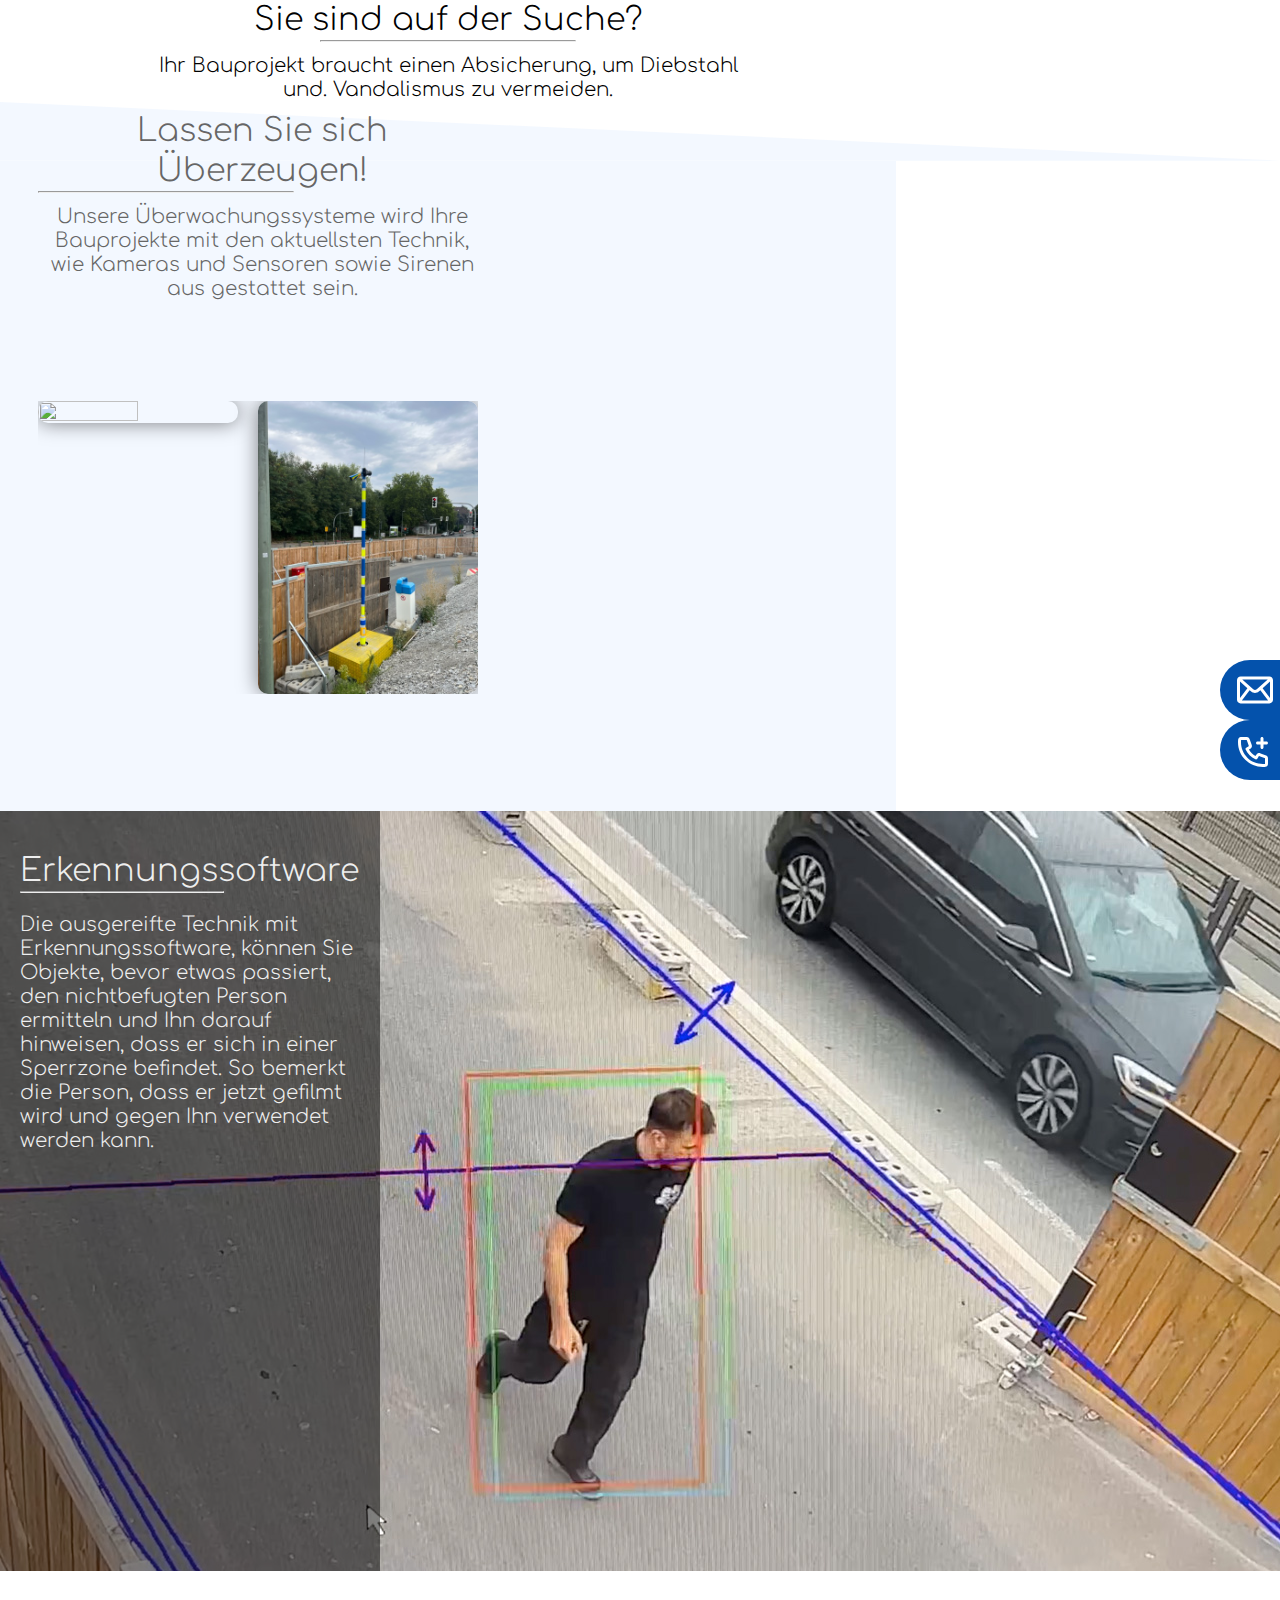
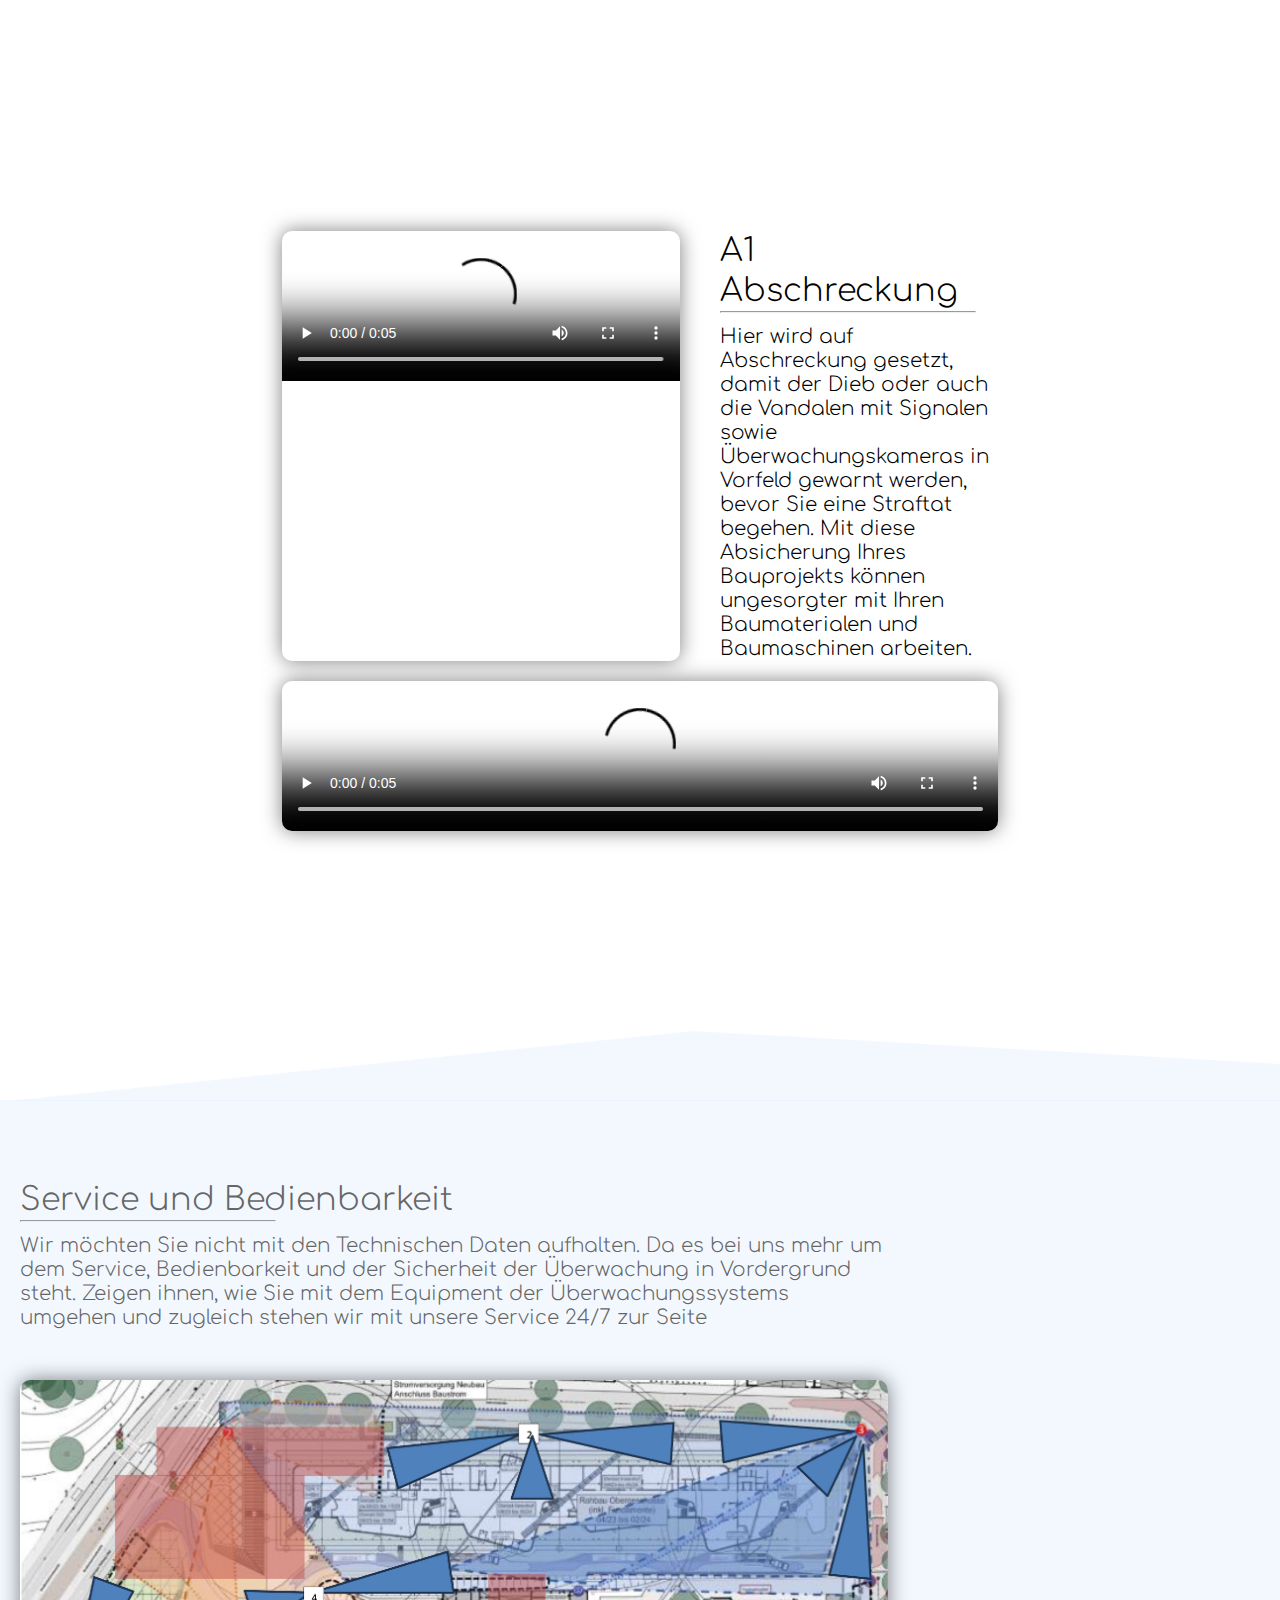
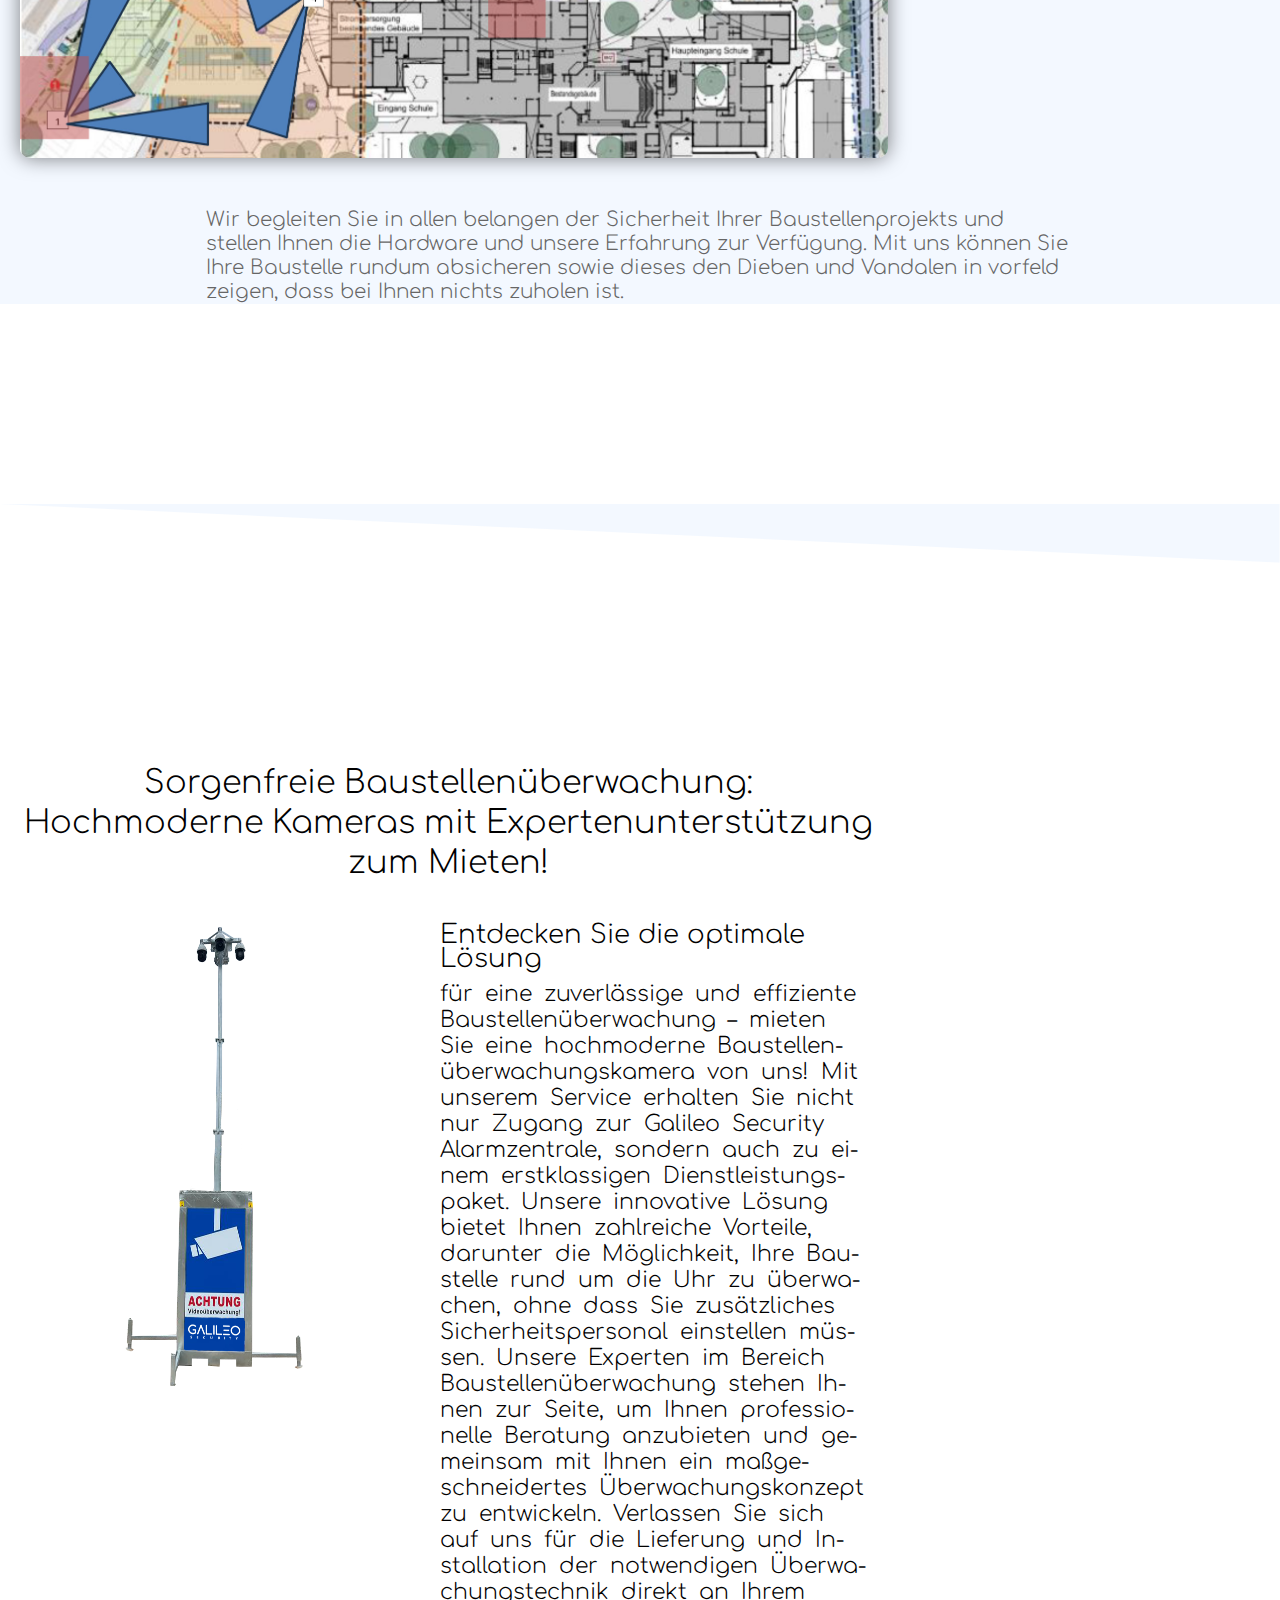
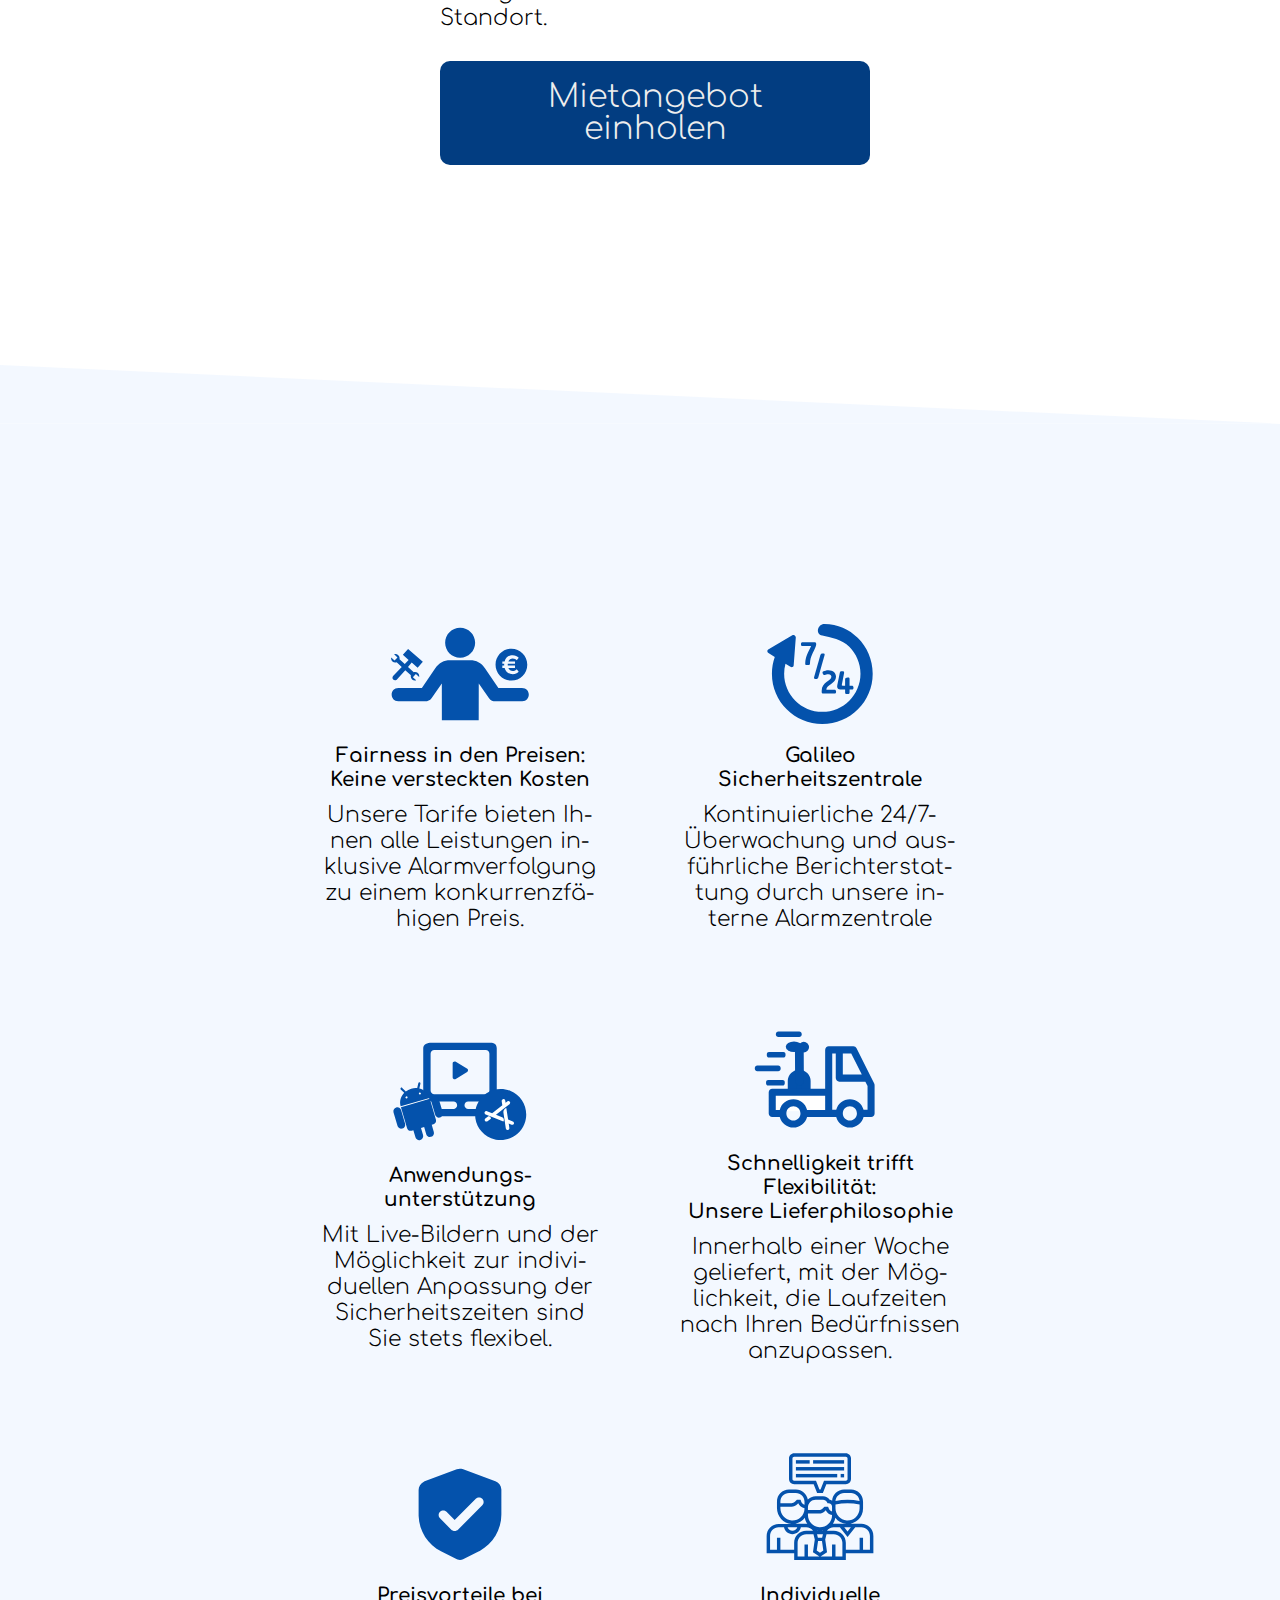
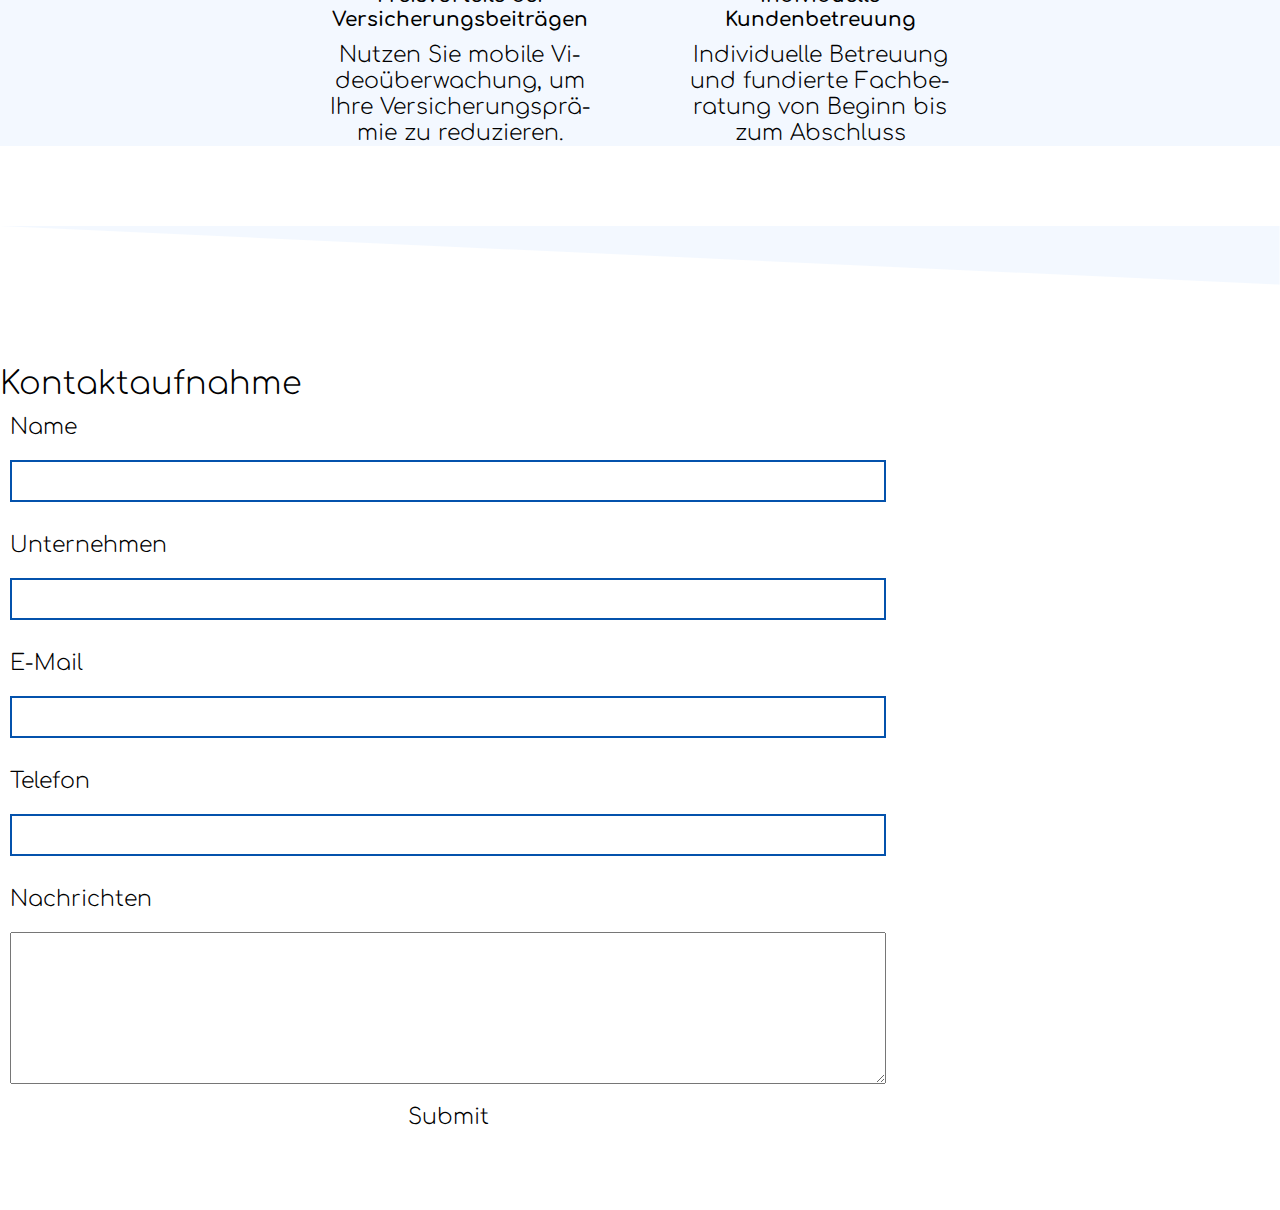
==== view-html-01/index.html @ 3bdeef55 "Nicht verfolgen" ====
<!DOCTYPE html>
<html lang="de">

<head>
    <meta charset="UTF-8">
    <meta http-equiv="X-UA-Compatible" content="IE=edge">
    <meta name="viewport" content="width=device-width, initial-scale=1.0">
    <link rel="icon" type="image/x-icon" href="/images/favicon.ico">
    <title>Startseite html</title>
    <link rel="stylesheet" href="../assets/css/styles.css">
</head>

<body>

    <!-- Kontaktbox links
    ###############################-->
    <div class="cl_blurbg_hp">
        <div class="cl_phoneActive_hp"><p class="cl_kreuzClose_hp">X</p><a href="tel:+4915127005762">+49 (0) 1512 7005762</a></div>
    </div>
    <div class="cl_mailContact_hp">
        <a href="mailto:info@galileo-security.de" name="Galileo Security Service"><img src="../assets/img/email.svg" alt=""><p>E-Mail</p></a>
    </div>
    <div class="cl_phoneContact_hp">
        <img src="../assets/img/phone-plus.svg" alt=""><p>Telefon</p>
    </div>   
    <!--#######################################-->
    <section class="cl_welcome-wrapper_hp cl_boxingArea">
        <div class="cl_welcome-content_hp">
            <h2>Sie sind auf der Suche?</h2>
            <hr class="cl_underline-center_hp">
            <h4>Ihr Bauprojekt braucht einen Absicherung, um Diebstahl und. Vandalismus zu vermeiden.</h4>
        </div>
    </section>
    <svg version="1.1" id="Ebene_1" class="cl_dreieckLinks_hp" xmlns="http://www.w3.org/2000/svg" xmlns:xlink="http://www.w3.org/1999/xlink" x="0px" y="0px"
	 viewBox="0 0 1920 88" style="enable-background:new 0 0 1920 88;" xml:space="preserve">
<polygon class="cl_dreieckfarbe_hp" points="1920,88 0,88 0,0 "/>
</svg>
    <section class="cl_img_ueberwachung-wrapper_hp cl_boxingArea">
    <div class="cl_contentGridbox_hp">
        <div class="cl_content_img_hp">
            <h2>Lassen Sie sich Überzeugen!</h2>
            <hr class="cl_underline-left_hp">
            <h4>Unsere Überwachungssysteme wird Ihre Bauprojekte mit den aktuellsten Technik, wie Kameras und
                Sensoren sowie Sirenen aus gestattet sein.</h4>
        </div>
        <div class="cl_imgBox_hp">
            <img src="../assets/img/ueberwachungsimg02.JPG" alt="" class="cl_img01_hp imgPlace01 borderRadius10">
            <img src="../assets/img/ueberwachungsimg01.JPG" alt="" class="cl_img01_hp imgPlace02 borderRadius10">
        </div>

    </div>
    </section>
    <section class="cl_erkennung-wrapper_hp">
        <div class="cl_erkennungsheadline_hp">

            <div class="cl_erkennungBox_hp">
                <div class="cl_erkennungscontent_hp">
                    <h2>Erkennungssoftware</h2>
                    <hr class="cl_underline-left_hp">
                    <h4>Die ausgereifte Technik mit Erkennungssoftware, können Sie Objekte, bevor etwas passiert, den
                        nichtbefugten Person ermitteln und Ihn darauf hinweisen, dass er sich in einer Sperrzone
                        befindet.
                        So bemerkt die Person, dass er jetzt gefilmt wird und gegen Ihn verwendet werden kann.</h4>
                </div>
            </div>
    </section>
    <section class="cl_video_wrapper_hp cl_boxingArea">
        <div class="cl_videogridbox_hp">
            <div class="cl_videoContent_hp">
                <h2>A1 Abschreckung</h2>
                <hr class="cl_underline-left_hp">
                <h4>Hier wird auf Abschreckung gesetzt, damit der Dieb oder auch die Vandalen mit Signalen sowie
                    Überwachungskameras in Vorfeld gewarnt werden, bevor Sie eine Straftat begehen. Mit diese
                    Absicherung Ihres Bauprojekts können ungesorgter mit Ihren Baumaterialen und Baumaschinen arbeiten.
                </h4>
            </div>
            <div class="cl_video-container02_hp borderRadius10">
                <video class="cl_video-02_hp video " poster="../assets/img/outside_galileo.png" controls>
                    <source src="../assets/video/uberwachung_outside.mp4" type="video/mp4">
                    <source src="../assets/video/uberwachung_outside.webm" type="video/webm">
                    Ihr Browser unterstützt das Video nicht.
                </video>
            </div>
            <div class="cl_video-container01_hp borderRadius10">
                <video class="cl_video-01_hp video" poster="../assets/img/software_galileo.png" controls>
                    <source src="../assets/video/softwarevideo.mp4" type="video/mp4">
                    <source src="../assets/video/softwarevideo.webm" type="video/webm">
                    Ihr Browser unterstützt das Video nicht.
                </video>
            </div>
        </div>
    </section>
    <section class="cl_serviceWrapper_hp">
        <div class="cl_polyDreieckService_hp">
            <svg xmlns="http://www.w3.org/2000/svg" width="1955" height="70.783" viewBox="0 0 1955 70.783">
                <path id="Pfad_29" class="cl_dreieckColor_hp" cdata-name="Pfad 29" d="M694.04,43.217,1955,114H0Z"
                    transform="translate(0 -43.217)" />
            </svg>
        </div>
        <div class="cl_serviceBox">
            <div class="cl_boxingArea">
                <div class="cl_serviceContent_hp">
                    <h2>Service und Bedienbarkeit</h2>
                    <hr class="cl_underline-left_hp">
                    <h4>Wir möchten Sie nicht mit den Technischen Daten aufhalten. Da es bei uns mehr um dem Service,
                        Bedienbarkeit und der Sicherheit der Überwachung in Vordergrund steht. Zeigen ihnen, wie Sie mit dem
                        Equipment der Überwachungssystems umgehen und zugleich stehen wir mit unsere Service 24/7 zur Seite
                    </h4>
                </div>
                <img class="cl_servicebild_hp borderRadius10" src="../assets/img/video-turm-skizze.jpg" alt="Baustellenskizze">
            </div>
            <div class="cl_serviceContent02_hp">
                <h4>Wir begleiten Sie in allen belangen der Sicherheit Ihrer Baustellenprojekts und stellen Ihnen die Hardware
                    und unsere Erfahrung zur Verfügung. Mit uns können Sie Ihre Baustelle rundum absicheren sowie dieses den
                    Dieben und Vandalen in vorfeld zeigen, dass bei Ihnen nichts zuholen ist.</h4>
            </div>
        </div>
        <svg version="1.1" id="Ebene_1" class="cl_dreieckRechts_hp" xmlns="http://www.w3.org/2000/svg"
        xmlns:xlink="http://www.w3.org/1999/xlink" x="0px" y="0px" viewBox="0 0 1920 88"
        style="enable-background:new 0 0 1920 88;" xml:space="preserve">
        <polygon class="cl_dreieckfarbe_hp" points="1920,88 0,88 0,0 " />
    </svg>
    </section>

    <section class="cl_mietproduktWrapper_hp cl_boxingArea">
        <h2>Sorgenfreie Baustellenüberwachung:<br>Hochmoderne Kameras mit Expertenunterstützung zum Mieten!</h2>
        <div class="cl_mietproduktBox_hp">
            <div class="cl_mietproduktimg_hp">
                <img src="../assets/img/galileo-wacht-device.png" alt="Überwachungssystem">
            </div>
            <div class="cl_produktsContent_hp">
                <h4>Entdecken Sie die optimale Lösung</h4>
                <p>für eine zuverlässige und effiziente Baustellenüberwachung – mieten Sie eine hochmoderne Baustellenüberwachungskamera von uns! Mit unserem Service erhalten Sie nicht nur Zugang zur Galileo Security Alarmzentrale, sondern auch zu einem erstklassigen Dienstleistungspaket. Unsere innovative Lösung bietet Ihnen zahlreiche Vorteile, darunter die Möglichkeit, Ihre Baustelle rund um die Uhr zu überwachen, ohne dass Sie zusätzliches Sicherheitspersonal einstellen müssen. Unsere Experten im Bereich Baustellenüberwachung stehen Ihnen zur Seite, um Ihnen professionelle Beratung anzubieten und gemeinsam mit Ihnen ein maßgeschneidertes Überwachungskonzept zu entwickeln. Verlassen Sie sich auf uns für die Lieferung und Installation der notwendigen Überwachungstechnik direkt an Ihrem Standort.</p>
            <button>Mietangebot einholen</button>
            </div>
        </div>
    </section>
<svg version="1.1" id="Ebene_1" class="cl_dreieckLinks_hp" xmlns="http://www.w3.org/2000/svg" xmlns:xlink="http://www.w3.org/1999/xlink" x="0px" y="0px"
	 viewBox="0 0 1920 88" style="enable-background:new 0 0 1920 88;" xml:space="preserve">
<polygon class="cl_dreieckfarbe_hp" points="1920,88 0,88 0,0 "/>
</svg>

    <section class="cl_serviceListe_hp ">
        <div class="cl_serviceArea_hp cl_boxingArea">
            <div class="cl_serviceBoxContent_hp">
                <img class="cl_svg_kosten_hp" src="../assets/img/keine_kosten.svg" alt="keine versteckten Kosten">
                <h4>Fairness in den Preisen:<br>Keine versteckten Kosten</h4>
                <p>Unsere Tarife bieten Ihnen alle Leistungen inklusive Alarmverfolgung zu einem konkurrenzfähigen Preis.</p>
            </div>
            
            <div class="cl_serviceBoxContent_hp">
                <img class="cl_svg_time724_hp" src="../assets/img/time7-24.svg" alt="Sicherheitszentrale">
                <h4>Galileo<br>Sicherheitszentrale</h4>
                <p>Kontinuierliche 24/7-Überwachung und ausführliche Berichterstattung durch unsere interne Alarmzentrale</p>
            </div>
            <div class="cl_serviceBoxContent_hp">
                <img class="cl_svg_time724_hp" src="../assets/img/desktopMove.svg" alt="Anwendungsunterstützung">
                <h4>Anwendungs-<br>unterstützung</h4>
                <p>Mit Live-Bildern und der Möglichkeit zur individuellen Anpassung der Sicherheitszeiten sind Sie stets flexibel.</p>
            </div>
            <div class="cl_serviceBoxContent_hp">
                <img class="cl_svg_kosten_hp" src="../assets/img/delivery-cam.svg" alt="Lieferphilosophie">
                <h4>Schnelligkeit trifft Flexibilität:<br>Unsere Lieferphilosophie</h4>
                <p>Innerhalb einer Woche geliefert, mit der Möglichkeit, die Laufzeiten nach Ihren Bedürfnissen anzupassen.</p>
            </div>
            <div class="cl_serviceBoxContent_hp">
                <img class="cl_svg_kosten_hp" src="../assets/img/safety-galileo.svg" alt="Preisvorteile">
                <h4>Preisvorteile bei Versicherungsbeiträgen</h4>
                <p>Nutzen Sie mobile Videoüberwachung, um Ihre Versicherungsprämie zu reduzieren. </p>
            </div>
            <div class="cl_serviceBoxContent_hp">
                <img class="cl_svg_time724_hp" src="../assets/img/Kundenservice_galileo.svg" alt="Kundenbetreuung">
                <h4>Individuelle Kundenbetreuung</h4>
                <p>Individuelle Betreuung und fundierte Fachberatung von Beginn bis zum Abschluss</p>
            </div>
        </div>
    </section>
    <svg version="1.1" id="Ebene_1" class="cl_dreieckRechts_hp" xmlns="http://www.w3.org/2000/svg"
        xmlns:xlink="http://www.w3.org/1999/xlink" x="0px" y="0px" viewBox="0 0 1920 88"
        style="enable-background:new 0 0 1920 88;" xml:space="preserve"> 
        <polygon class="cl_dreieckfarbe_hp" points="1920,88 0,88 0,0 " />
    </svg>
    <section class="cl_kontaktformWrapper_hp">
        <div class="cl_kontaktformBox_hp cl_boxingArea">
            <h2>Kontaktaufnahme</h2>
<form action="" method="post" class="cl_formBox_hp">
    <label for="name">Name</label>
    <input type="text" name="Name" id="" class="cl_textfeld01_hp">
    <label for="Company">Unternehmen</label>
    <input type="text" name="Name" id="" class="cl_textfeld01_hp">
    <label for="Email">E-Mail</label>
    <input type="email" name="email" id="" class="cl_textfeld01_hp">
    <label for="telefon">Telefon</label>
    <input type="tel" name="telefon" id="" class="cl_textfeld01_hp">
    <label for="Nachrichten">Nachrichten</label>
    <textarea name="messing" id="" cols="30" rows="10"></textarea>
    <input type="submit" name="Button" class="cl_kontaktbutton">
</form>
        </div>
    </section>
    <script src="../assets/js/index.js"></script>
</body>

</html>
---- assets/css/styles.css ----
@font-face {
  font-family: "Roboto";
  src: url("http://localhost:8888/WordPress-projekte/galileoSecurity/wp-content/themes/galileoSecurity/assets/fonts/roboto-light.woff2") format("woff2"), url("http://localhost:8888/WordPress-projekte/galileoSecurity/wp-content/themes/galileoSecurity/assets/fonts/roboto-light.woff") format("woff");
  font-weight: 300;
  font-style: normal;
}
@font-face {
  font-family: "Roboto";
  src: url("http://localhost:8888/WordPress-projekte/galileoSecurity/wp-content/themes/galileoSecurity/assets/fonts/roboto-regular.woff2") format("woff2"), url("http://localhost:8888/WordPress-projekte/galileoSecurity/wp-content/themes/galileoSecurity/assets/fonts/roboto-regular.woff") format("woff");
  font-weight: 400;
  font-style: normal;
}
@font-face {
  font-family: "Roboto";
  src: url("http://localhost:8888/WordPress-projekte/galileoSecurity/wp-content/themes/galileoSecurity/assets/fonts/roboto-medium.woff2") format("woff2"), url("http://localhost:8888/WordPress-projekte/galileoSecurity/wp-content/themes/galileoSecurity/assets/fonts/roboto-medium.woff") format("woff");
  font-weight: 500;
  font-style: normal;
}
@font-face {
  font-family: "Roboto";
  src: url("https://galileo-security.de/wp-content/themes/galileoSecurity/assets/fonts/roboto-light.woff2") format("woff2"), url("https://galileo-security.de/wp-content/themes/galileoSecurity/assets/fonts/roboto-light.woff") format("woff");
  font-weight: 300;
  font-style: normal;
}
@font-face {
  font-family: "Roboto";
  src: url("https://galileo-security.de/wp-content/themes/galileoSecurity/assets/fonts/roboto-regular.woff2") format("woff2"), url("https://galileo-security.de/wp-content/themes/galileoSecurity/assets/fonts/roboto-regular.woff") format("woff");
  font-weight: 400;
  font-style: normal;
}
@font-face {
  font-family: "Roboto";
  src: url("https://galileo-security.de/wp-content/themes/galileoSecurity/assets/fonts/roboto-medium.woff2") format("woff2"), url("https://galileo-security.de/wp-content/themes/galileoSecurity/assets/fonts/roboto-medium.woff") format("woff");
  font-weight: 500;
  font-style: normal;
}
@font-face {
  font-family: "Comfortaa";
  src: url("../fonts/Comfortaa-Light.woff2") format("woff2"), url("../fonts/Comfortaa-Light.woff") format("woff");
  font-weight: 300;
  font-style: normal;
}
@font-face {
  font-family: "Comfortaa";
  src: url("../fonts/Comfortaa-SemiBold.woff2") format("woff2"), url("../fonts/Comfortaa-SemiBold.woff") format("woff");
  font-weight: 600;
  font-style: normal;
}
body {
  font-family: "Comfortaa", "sans-serif";
  font-size: 10px;
  font-weight: 300;
}

* {
  margin-block-start: 0;
  margin-block-end: 0;
  padding-block-start: 0;
  padding-block-end: 0;
}

h1 {
  font-family: "Comfortaa", "sans-serif";
  font-size: clamp(2.2rem, -2rem + 9.375vw, 5.5rem);
  font-weight: 300;
  line-height: 5.9rem;
}

h2 {
  font-family: "Comfortaa", "sans-serif";
  font-size: 3.2rem;
  font-weight: 300;
  line-height: 4rem;
}

h3 {
  font-family: "Comfortaa", "sans-serif";
  font-size: 2.4rem;
  font-weight: 300;
  line-height: 3.2rem;
}

h4 {
  font-family: "Comfortaa", "sans-serif";
  font-size: 2rem;
  font-weight: 300;
  line-height: 2.4rem;
}

h5 {
  font-family: "Comfortaa", "sans-serif";
  font-size: 1.6rem;
  font-weight: 300;
  line-height: 1.8rem;
}

h6, p, li, a, span, button, input, label {
  font-family: "Comfortaa", "sans-serif";
  font-size: 2.2rem;
  font-weight: 300;
  line-height: 2.6rem;
}

p {
  word-spacing: 0.1rem;
  letter-spacing: 0;
  hyphens: auto;
  -webkit-hyphens: auto;
  -moz-hyphens: auto;
  -ms-hyphens: auto;
}

.cl_subline {
  text-transform: uppercase;
  font-weight: 300;
  padding: 0.4rem;
  display: inline-block;
  margin: 1rem 0 0 0;
}

.cl_h5Abstand {
  display: inline-block;
  margin: 2rem 0 1rem 0;
  font-weight: 300;
}

.cl_extrazeilenAbstand {
  line-height: 2.8rem;
}

a {
  cursor: pointer;
}

html {
  font-size: 10px;
  scroll-behavior: smooth;
}

body {
  position: relative;
  top: 0;
  left: 0;
  width: 100%;
  background-color: #fff;
  margin: 0;
  padding: 0;
}

* {
  box-sizing: border-box;
}

input {
  appearance: auto;
  color: canvastext;
  background-color: canvas;
  border-top-width: 0;
  border-right-width: 0;
  border-bottom-width: 0;
  border-left-width: 0;
  border-top-style: inset;
  border-right-style: inset;
  border-bottom-style: inset;
  border-left-style: inset;
  border-top-color: currentcolor;
  border-right-color: currentcolor;
  border-bottom-color: currentcolor;
  border-left-color: currentcolor;
  border-image-source: none;
  border-image-slice: 100%;
  border-image-width: 0;
  border-image-outset: 0;
  border-image-repeat: stretch;
  padding-top: 0;
  padding-right: 0;
  padding-bottom: 0;
  padding-left: 0;
  user-select: text;
  -webkit-rtl-ordering: logical;
  -webkit-user-select: text;
  cursor: auto;
}

input:focus, textarea:focus, select:focus {
  outline-offset: 0;
  outline-color: green;
}

:focus-visible {
  outline-style: auto;
  outline-width: 0;
  outline-color: red;
}

.cl_boxingArea {
  position: relative;
  width: min(1260px, 70%);
  padding: 0;
}

.cl_fullwide {
  position: relative;
  width: 100%;
  margin: 0;
  padding: 0;
}

.cl_wrapperMargin {
  margin: 7rem auto 10rem auto;
}

.cl_wrapperMargin50-80 {
  margin: 5rem auto 8rem auto;
}

.cl_wrapperMargin50-0 {
  margin: 5rem auto 0 auto;
}

.cl_wrapperMarginUpDown150 {
  display: block;
  margin: 15rem auto;
}

.cl_wrapperMarginUpDown-0 {
  display: block;
  margin: 0 auto;
}

.cl_wrapperMarginUpDown350 {
  display: block;
  margin: 35rem auto;
}

.cl_wrapperMarginUpDown350-150 {
  display: block;
  margin: 35rem auto 15rem auto;
}

.cl_wrapperMarginUpDown650-350 {
  display: block;
  margin: 65rem auto 35rem auto;
}

button {
  cursor: pointer;
}

.cl_whatsappButton {
  position: absolute;
  z-index: 99999;
}

.cl_stimmungButton {
  font-size: 1.1rem;
}

/*##############Ende#################*/
/*-------------- Deko Dreieck ------
######################################*/
.cl_polyDreieck {
  position: relative;
  z-index: 20;
  width: 100%;
  height: fit-content;
  margin: 4rem 0 0 0;
  overflow: hidden;
}

.cl_bgColorSection02 {
  background-color: #fafafa;
  fill: #fafafa;
}

.cl_bgColorSection03 {
  background-color: #fafafa;
  fill: #fff;
}

.cl_polyDreieckDown {
  width: 100%;
  height: fit-content;
  margin: 0 0 -0.4rem 0;
  overflow: hidden;
}
.cl_polyDreieckDown .cl_Dreieck {
  object-fit: cover;
  object-position: center;
}

.dreickWeiss {
  position: relative;
  bottom: -1rem;
  width: 100%;
  height: max-content;
}
.dreickWeiss img {
  width: 100%;
  height: 100%;
}

.dreieckRotOben img {
  transform: scaleX(-1);
  position: relative;
  bottom: -1rem;
}

.dreieckWeiss03 {
  position: relative;
  bottom: 8px;
  width: 100%;
  overflow: visible;
  transform: scaleX(-1);
  -webkit-transform: scaleX(-1);
  -moz-transform: scaleX(-1);
  -ms-transform: scaleX(-1);
  -o-transform: scaleX(-1);
}
.dreieckWeiss03 img.dreieck {
  width: 100%;
  height: 100%;
}

.cl_underline-center_hp, .cl_underline-left_hp {
  width: 20vw;
  display: block;
  background-color: #0452ac;
}

.cl_underline-left_hp {
  margin: 0 auto 1.2rem 0;
}

.cl_underline-center_hp {
  margin: 0 auto 1.2rem auto;
}

.borderRadius10 {
  border-radius: 1rem;
  -webkit-border-radius: 1rem;
  -moz-border-radius: 1rem;
  -ms-border-radius: 1rem;
  -o-border-radius: 1rem;
  box-shadow: 0 0 20px rgba(0, 0, 0, 0.5);
}

.borderRadius10Without {
  border-radius: 1rem;
  -webkit-border-radius: 1rem;
  -moz-border-radius: 1rem;
  -ms-border-radius: 1rem;
  -o-border-radius: 1rem;
}

.cl_keinVersteckteKosten_hp {
  fill: #0452ac;
}

.cl_borderRadius_10_hp {
  border-radius: 10px;
  -webkit-border-radius: 10px;
  -moz-border-radius: 10px;
  -ms-border-radius: 10px;
  -o-border-radius: 10px;
}

/*----------- Media Queries ---------
#######################################*/
@media screen and (max-width: 991px) {
  .cl_boxingArea {
    position: relative;
    width: 100%;
  }
}
/*------Header-----------
###############################*/
.cl_headerBGimageHome {
  position: relative;
  top: 0;
  left: 0;
  width: 100%;
  height: 106vh;
  overflow: hidden;
  display: table-caption;
}

.cl_mobilNone {
  display: none;
}

.cl_logoText {
  position: absolute;
  top: 0.6rem;
  left: 0;
  width: 24rem;
  height: auto;
}
.cl_logoText img {
  width: 100%;
  height: 100%;
  object-fit: cover;
}

.cl_navBox li.cl_mietangebot_hp {
  background-color: #0452ac;
  padding: 0.6rem;
  border-radius: 0.8rem;
}
.cl_navBox li.cl_mietangebot_hp a {
  color: #eeeeee !important;
}

.cl_areaNavBox {
  width: fit-content;
  display: flex;
  justify-content: center;
}
.cl_areaNavBox .cl_navBox {
  list-style: none;
  padding-inline-start: 0;
  display: flex;
  flex-direction: row;
  flex-wrap: wrap;
  align-items: center;
  gap: 1rem;
}
.cl_areaNavBox .cl_navBox li {
  transition: scale 300ms ease-in-out, translate 300ms ease;
  -webkit-transition: scale 300ms ease-in-out, translate 300ms ease;
  -moz-transition: scale 300ms ease-in-out, translate 300ms ease;
  -ms-transition: scale 300ms ease-in-out, translate 300ms ease;
  -o-transition: scale 300ms ease-in-out, translate 300ms ease;
}
.cl_areaNavBox .cl_navBox li:hover {
  transition: scale 300ms ease-in-out, translate 300ms ease;
  transform: translateY(-2px);
  -webkit-transform: translateY(-2px);
  -moz-transform: translateY(-2px);
  -ms-transform: translateY(-2px);
  -o-transform: translateY(-2px);
  -webkit-transition: scale 300ms ease-in-out, translate 300ms ease;
  -moz-transition: scale 300ms ease-in-out, translate 300ms ease;
  -ms-transition: scale 300ms ease-in-out, translate 300ms ease;
  -o-transition: scale 300ms ease-in-out, translate 300ms ease;
}
.cl_areaNavBox .cl_navBox li a {
  transition: scale 300ms ease-in-out;
  -webkit-transition: scale 300ms ease-in-out;
  -moz-transition: scale 300ms ease-in-out;
  -ms-transition: scale 300ms ease-in-out;
  -o-transition: scale 300ms ease-in-out;
  color: #eeeeee;
  text-decoration: none;
  font-size: 2rem;
}
text-transform:lowercase .cl_areaNavBox .cl_navBox li a:hover {
  color: #999999;
}

.cl_menuareaSecondHome_hp {
  width: 100%;
  height: 9rem;
  display: flex;
  flex-direction: row;
  flex-wrap: wrap;
  justify-content: center;
  align-items: center;
  background-color: rgba(0, 0, 0, 0.6);
}

.cl_bgHome {
  position: absolute;
  top: 0;
  left: 0;
  z-index: -1;
  width: 100%;
  height: 100%;
  object-fit: cover;
}

.cl_headline {
  width: 100%;
  height: 100%;
  margin: -20rem 0 0 0;
  display: flex;
  flex-direction: column;
  align-items: center;
  justify-content: center;
  color: #eeeeee;
}
.cl_headline h1 {
  display: block;
  margin: 1rem 0;
}
.cl_headline .cl_subline {
  text-transform: uppercase;
  font-size: 2.4rem;
}

/*----------- Sub Header --------
###################################*/
.cl_headerBGimageHomeSub {
  position: relative;
  top: 0;
  left: 0;
  width: 100%;
  height: 30vh;
}

.cl_headline {
  width: 100%;
  height: 100%;
  margin: -7rem 0 0 0;
  display: flex;
  flex-direction: column;
  align-items: center;
  justify-content: center;
  color: #eeeeee;
}
.cl_headline h1 {
  display: block;
  margin: 1rem 0;
}

/*------------ Mobil Nav -----------
####################################*/
.cl_mobilActiv {
  transition: all 500ms ease-in-out;
  transform: translateX(0);
}

.cl_mobilNone {
  transition: all 500ms ease-in-out;
  transform: translateX(-110%);
  width: 0;
  height: 0;
}

.cl_menuarea_mobil_slid_hp {
  transition: all 500ms ease-in-out;
  height: 100vh;
  width: 320px;
}

.cl_menuarea_mobil_hp {
  display: block;
  position: fixed;
  z-index: 9998;
  top: 0;
  box-shadow: 0px 4px 9.8px rgba(0, 0, 0, 0.072), 0px 4px 14.5px rgba(0, 0, 0, 0.087), 0px 4px 80px rgba(0, 0, 0, 0.11);
  background-color: #0452ac;
  overflow: hidden;
}

.cl_areaNavBoxMobil .cl_navBoxMobil {
  display: flex;
  flex-direction: column;
  justify-content: flex-start;
  margin: 6rem 0 0 0;
  padding: 2rem 0 0 2rem;
  gap: 2rem;
}
.cl_areaNavBoxMobil .cl_navBoxMobil li {
  list-style: none;
}
.cl_areaNavBoxMobil .cl_navBoxMobil li a {
  color: #eeeeee;
  text-decoration: none;
  font-size: 2rem;
  text-transform: uppercase;
}

.cl_mobilLogo {
  margin: 1rem auto;
  width: 24rem;
}

/*-----------Header_wrapper------------
#######################################-*/
.cl_headerWrapper {
  width: 100%;
  height: 65rem;
  margin: 0;
  position: relative;
  left: 0;
  top: 0;
  display: flex;
  justify-content: start;
  align-items: end;
  overflow: hidden;
}
.cl_headerWrapper h1 {
  color: #eeeeee;
}

.cl_subtitle_hp {
  position: relative;
  z-index: 10;
  padding: 2rem;
  background-color: rgba(0, 0, 0, 0.6);
}

.cl_headerSlider_hp {
  position: absolute;
  left: 0;
  top: 0;
  z-index: 0;
}

.cl_header-bg_hp {
  position: absolute;
  z-index: 1;
  left: 0;
  top: 0;
  width: 100%;
  height: max-content;
  object-fit: cover;
  object-position: center -20rem;
}

/*------- header Content ---------
##################################*/
.cl_header-content_hp {
  position: absolute;
  z-index: 2;
  bottom: 0;
  right: 0;
  width: fit-content;
  background-color: rgba(0, 0, 0, 0.6);
  padding: 5rem 10rem 3rem 5rem;
}
.cl_header-content_hp h1 {
  color: #eeeeee;
}
.cl_header-content_hp h5 {
  color: #eeeeee;
}

.cl_MatheErgebnis_hp {
  width: 35rem;
  border: 1px solid #ddd;
  padding: 0.8rem 2.4rem;
  margin-bottom: 1rem;
}

/*----------- media Query -----------
######################################*/
@media screen and (max-width: 526px) {
  .cl_header-content_hp {
    width: 100%;
    padding: 3rem 1rem;
  }
  .cl_header-content_hp h1 {
    line-height: 4.2rem;
    hyphens: auto;
    -webkit-hyphens: auto;
    -moz-hyphens: auto;
    -ms-hyphens: auto;
  }
}
@media screen and (max-width: 666px) {
  .cl_headline {
    text-align: center;
    padding: 0 1rem;
  }
}
@media screen and (max-width: 833px) {
  .cl_header-content_hp {
    width: 100%;
    padding: 3rem 1rem;
  }
  .cl_header-content_hp h1 {
    hyphens: auto;
    -webkit-hyphens: auto;
    -moz-hyphens: auto;
    -ms-hyphens: auto;
    display: block;
    margin: 0 0 0.6rem 0;
  }
}
@media screen and (max-width: 1200px) {
  .cl_areaNavBox {
    display: none;
  }
  .cl_mobilNone, .hp_burger_button_cl {
    position: fixed;
    z-index: 9999;
    right: 0;
    top: 1.5rem;
    display: none;
  }
}
/* Kontaktbox links Fixed*/
.cl_contactFixBox_hp {
  position: fixed;
  top: 71.8rem;
  right: 0;
  z-index: 99;
  transform: translateY(-50%);
  -webkit-transform: translateY(-50%);
  -moz-transform: translateY(-50%);
  -ms-transform: translateY(-50%);
  -o-transform: translateY(-50%);
  height: max-content;
  display: flex;
  justify-content: flex-start;
  flex-direction: column;
  overflow: hidden;
}

.cl_mailContact_hp {
  position: fixed;
  top: 66rem;
  z-index: 999;
  width: 24rem;
  right: -18rem;
  transition: all 500ms ease-in-out;
  background-color: #0452ac;
  border-top-left-radius: 5rem;
  border-bottom-left-radius: 5rem;
  padding: 1rem 1.3rem;
  cursor: pointer;
}
.cl_mailContact_hp a {
  color: #fff;
  text-decoration: none;
  display: flex;
  align-items: center;
}
.cl_mailContact_hp a img {
  display: block;
  margin: 0 1rem 0 0;
}

.cl_phoneContact_hp {
  position: fixed;
  z-index: 999;
  width: 24rem;
  top: 72.4rem;
  right: -18rem;
  transition: all 500ms ease-in-out;
  background-color: #0452ac;
  border-top-left-radius: 5rem;
  border-bottom-left-radius: 5rem;
  padding: 1rem 1.3rem;
  cursor: pointer;
}

.cl_mailContact_hp:hover,
.cl_phoneContact_hp:hover {
  transition: all 500ms ease-in-out;
  transform: translateX(-9rem);
}

.cl_mailContact_hp a img {
  padding: 2px 0 2px 4px;
  height: 4rem;
}

.cl_phoneContact_hp {
  color: #fff;
  text-decoration: none;
  display: flex;
  align-items: center;
  margin: -0.4rem 0 0 0;
}
.cl_phoneContact_hp img {
  display: block;
  margin: 0 1rem 0 0;
  padding: 4px 0 0 2px;
  height: 4rem;
}

.cl_phoneActive_hp {
  display: block;
  position: relative;
  padding: 3rem 2rem 1rem 2rem;
  background-color: #fff;
  border: 0.4rem solid #0452ac;
  border-radius: 1rem;
  -webkit-border-radius: 1rem;
  -moz-border-radius: 1rem;
  -ms-border-radius: 1rem;
  -o-border-radius: 1rem;
  color: #0452ac;
  cursor: pointer;
  width: fit-content;
}
.cl_phoneActive_hp a {
  text-decoration: none;
  color: #0452ac;
  font-size: 4.5rem;
  cursor: pointer;
}
.cl_phoneActive_hp .cl_kreuzClose_hp {
  font-size: 2rem;
  font-weight: 900;
  position: absolute;
  top: -2.5rem;
  right: -2.5rem;
  border: 4px solid #0452ac;
  background-color: #fff;
  color: #0452ac;
  padding: 1rem 1.4rem 0.8rem 1.4rem;
  border-radius: 50%;
  -webkit-border-radius: 50%;
  -moz-border-radius: 50%;
  -ms-border-radius: 50%;
  -o-border-radius: 50%;
  cursor: pointer;
}

.cl_blurbg_hp {
  display: none;
  width: 100%;
  height: 100vh;
  background-color: rgba(44, 44, 44, 0.501);
  filter: blur(1);
  position: fixed;
  -webkit-filter: blur(0.3);
  left: 0;
  top: 0;
  z-index: 99999;
}

.cl_active_hp {
  display: flex;
  font-size: 2.4rem;
  width: 100%;
  justify-content: center;
  align-items: center;
}

@media screen and (max-width: 768px) {
  /* Kontaktbox links Fixed*/
  .cl_contactFixBox_hp {
    position: fixed;
    bottom: -3.6rem;
    right: 0;
    z-index: 99;
    width: 100%;
    display: flex;
    justify-content: flex-start;
    flex-direction: row;
    flex-wrap: wrap;
    top: unset;
  }
  .cl_phoneContact_hp {
    display: block;
    margin: 0;
  }
  .cl_mailContact_hp,
  .cl_phoneContact_hp {
    background-color: #fff;
    border: 0.2rem solid #0452ac;
    border-top-left-radius: 0;
    border-bottom-left-radius: 0;
    width: 50%;
    padding: 1rem 1rem;
    height: 7rem;
    display: flex;
    justify-content: center;
    align-items: center;
  }
  .cl_mailContact_hp img,
  .cl_phoneContact_hp img {
    height: 4rem;
  }
  .cl_phoneActive_hp {
    padding: 2rem 2rem 1rem 2rem;
  }
  .cl_phoneActive_hp a {
    font-size: 2.5rem;
  }
  .cl_active_hp {
    font-size: 2.4rem;
  }
}
/*Burger Button--------
############################*/
div.cl_hp_burger_button {
  appearance: none;
  overflow: hidden;
  height: 65px;
  width: 65px;
  background-color: #0452ac;
  box-shadow: 0px 4px 9.8px rgba(0, 0, 0, 0.072), 0px 4px 14.5px rgba(0, 0, 0, 0.087), 0px 4px 80px rgba(0, 0, 0, 0.11);
  border-radius: 1rem;
  position: fixed;
  top: 0;
  right: 1.4rem;
  z-index: 99999;
  color: transparent;
  cursor: pointer;
  margin: 1rem 0 0 0;
}

.cl_hp_burger_button .cl_svgBurger {
  color: transparent;
  stroke: #ffffff;
  transition: translate 500ms, rotate 500ms;
  padding: 10px 0 0 16px;
}

.cl_hp_burger_button[aria-expanded=true] .cl_svgBurger {
  translate: 0px 1px;
  rotate: 0.125turn;
  padding: 6px 0 0 16px;
}

.cl_hp_burger_button .line {
  fill-opacity: 0;
  color: transparent;
  stroke: #ffffff;
  transition: 500ms;
  stroke-dasharray: 60 30 60 300;
}

.cl_hp_burger_button[aria-expanded=true] .line {
  stroke-dasharray: 58 105 58 300;
  stroke-dashoffset: -90;
  padding: 0px 6px 0 0px;
  translate: 1px -1px;
}

.cl_btn-none {
  opacity: 1;
}

.cl_btn-active {
  transition: all 350ms ease-in-out;
  opacity: 1;
}

/*############Ende###################*/
.cl_htmlIndex {
  height: 200px;
  width: 100%;
  background-color: #918f8f;
}

/*----------- Welcome Bereich ---------
#######################################*/
.cl_welcome-wrapper_hp {
  display: flex;
  justify-content: center;
}

.cl_welcome-content_hp {
  width: fit-content;
  text-align: center;
}
.cl_welcome-content_hp h4 {
  width: 60rem;
}

.cl_informationsText h6, .cl_informationsText p, .cl_informationsText li, .cl_informationsText a, .cl_informationsText span, .cl_informationsText button, .cl_informationsText input, .cl_informationsText label {
  font-size: 1.8rem;
  font-weight: 300;
}
.cl_informationsText h4, .cl_informationsText h6 {
  font-size: 2rem;
  font-weight: 600;
}

/*----------- Media Queries ---------
#######################################*/
@media screen and (max-width: 800px) {
  .cl_welcome-content_hp h2 {
    font-size: 3.6rem;
    padding: 0 1rem;
  }
  .cl_welcome-content_hp h4 {
    font-size: 2.1rem;
    width: fit-content;
    padding: 0 1rem;
  }
}
/*--------- Grid Box -----------
###################################*/
.cl_img_ueberwachung-wrapper_hp {
  display: block;
  padding: 2rem 3%;
  background-color: rgba(216, 234, 255, 0.3098039216);
  margin-bottom: 0;
  height: 65rem;
}

.cl_contentFlexbox_hp {
  display: flex;
  flex-direction: column;
  justify-content: center;
  align-items: center;
  position: relative;
}

/*--------- Images Place -----------
###################################*/
.cl_img01_hp {
  width: 50%;
  max-width: 40rem;
  height: fit-content;
  object-fit: contain;
}

.imgPlace01 {
  align-items: end;
}

.cl_imgBox_hp {
  position: relative;
  top: 14rem;
  width: fit-content;
  display: flex;
  justify-content: center;
  margin: 0 0 0 0;
  gap: 2rem;
  overflow: hidden;
  position: absolute;
  top: 24rem;
  z-index: 999;
}
.cl_imgBox_hp img {
  object-fit: cover;
}

.cl_imgBox02_hp {
  width: fit-content;
  display: flex;
  justify-content: center;
  margin: 0rem 0 0 0;
}
.cl_imgBox02_hp img {
  object-fit: cover;
}

/*--------- Content Place -----------
###################################*/
.cl_content_img_hp {
  position: absolute;
  top: -50px;
  width: 50%;
  display: block;
  margin: 0rem 0 0 0rem;
  overflow: hidden;
  text-align: center;
  color: #666666;
}

/*--------- Media Queries -----------
###################################*/
@media screen and (max-width: 800px) {
  .cl_contentGridbox_hp {
    display: grid;
    width: 100%;
    margin: 0 auto;
    grid-template-columns: 100%;
    grid-template-rows: max-content max-content max-content;
    grid-template-areas: "images01" "contentWach" "images02";
  }
  /*--------- Images Place -----------
  ###################################*/
  .cl_img01_hp {
    width: 100%;
    max-width: 40rem;
    height: fit-content;
    object-fit: contain;
  }
  .imgPlace01 {
    align-items: center;
  }
  .cl_imgBox_hp {
    display: flex;
    justify-content: center;
    margin: 0 0 0 0;
  }
  .cl_imgBox02_hp {
    display: flex;
    justify-content: center;
    margin: 0;
  }
  /*--------- Content Place -----------
  ###################################*/
  .cl_content_img_hp {
    display: block;
    margin: 3rem auto;
    text-align: center;
  }
  .cl_underline-left_hp {
    margin: 0 auto 1.2rem auto;
  }
}
.cl_serviceWrapper_hp {
  width: 100%;
  padding: 0;
  overflow: hidden;
}
.cl_serviceWrapper_hp .cl_boxingArea {
  margin-top: 0;
}

.cl_polyDreieckService_hp {
  display: block;
  margin-bottom: -0.3rem;
}
.cl_polyDreieckService_hp .cl_dreieckColor_hp {
  fill: rgba(216, 234, 255, 0.3098039216);
  display: block;
}

.cl_serviceBox {
  width: 100%;
  height: fit-content;
  padding: 8rem 2rem 0 2rem;
  background-color: rgba(216, 234, 255, 0.3098039216);
  color: #666666;
  margin: -0.3rem 0 0 0;
}

.cl_servicebild_hp {
  display: block;
  margin: 5rem 0 5rem 0;
  width: 100%;
}

.cl_mietproduktWrapper_hp h2 {
  text-align: center;
  margin: 20rem auto 4rem auto;
}

.cl_mietproduktBox_hp {
  display: flex;
  flex-direction: row;
  flex-wrap: wrap;
  gap: 1rem;
  margin: 0 0 20rem 0;
}

.cl_mietproduktimg_hp {
  width: 48%;
  min-width: 32rem;
  height: max-content;
  display: flex;
  justify-content: center;
  overflow: hidden;
}
.cl_mietproduktimg_hp img {
  height: 52vh;
}

.cl_produktsContent_hp {
  width: 48%;
  min-width: 32rem;
}
.cl_produktsContent_hp h4 {
  font-size: 2.6rem;
  padding: 0 0 1rem;
}
.cl_produktsContent_hp p {
  font-size: 2.2rem;
  line-height: 2.6rem;
  word-spacing: 0.6rem;
}
.cl_produktsContent_hp button {
  display: block;
  margin: 3rem 0 0 0;
  font-size: 3.2rem;
  line-height: 1;
  background-color: #023d81;
  color: #eeeeee;
  padding: 2rem 3.4rem;
  border-style: none;
  border-radius: 1rem;
  -webkit-border-radius: 1rem;
  -moz-border-radius: 1rem;
  -ms-border-radius: 1rem;
  -o-border-radius: 1rem;
}

.cl_mietangebotWrapper {
  display: flex;
  flex-direction: column;
  justify-content: center;
  align-items: center;
  text-align: center;
}
.cl_mietangebotWrapper .cl_mietangebotImg {
  width: 30rem;
}

.cl_formBox_hp {
  display: flex;
  flex-direction: column;
  justify-content: flex-start;
  gap: 2rem;
  padding: 0 1rem;
}
.cl_formBox_hp label {
  display: flex;
  flex-direction: column;
  margin-top: 1rem;
}

.cl_mietangebotContent {
  margin: 2rem auto;
}
.cl_mietangebotContent h2 {
  display: inline-block;
  margin: 0 0 1rem 0;
}

.cl_inputTextfield_mietangebot {
  padding: 0.6rem 0.4rem;
  width: 100%;
  border: 2px solid #0452ac;
}

.cl_submitButton_hp {
  width: fit-content;
  padding: 1rem 3rem;
  background-color: #0452ac;
  color: #eeeeee;
}

/*----------- Kontaktformular ----------
#########################################-*/
.cl_kontaktformWrapper_hp {
  position: relative;
  padding: 8rem 0;
}
.cl_kontaktformWrapper_hp .cl_logoBG_hp {
  position: absolute;
  top: 50%;
  left: 0;
  opacity: 0.1;
  transform: translateY(-50%);
  -webkit-transform: translateY(-50%);
  -moz-transform: translateY(-50%);
  -ms-transform: translateY(-50%);
  -o-transform: translateY(-50%);
}

.cl_kontaktformBox_hp .cl_formBox_hp {
  display: flex;
  flex-direction: column;
  justify-content: flex-start;
  gap: 2rem;
  padding: 0 1rem;
}
.cl_kontaktformBox_hp .cl_formBox_hp label {
  display: block;
  margin-top: 1rem;
}

.cl_textfeld01_hp {
  padding: 0.6rem 0.4rem;
  width: 100%;
  border: 2px solid #0452ac;
}

.cl_nachrichtbox_hp {
  display: flex;
  flex-direction: column;
}

.wpcf7-textarea {
  font-size: 2.2rem;
  line-height: 2.6rem;
  width: 100%;
  border: 2px solid #0452ac;
}

.cl_submitButton_hp {
  width: fit-content;
  padding: 1rem 3rem;
  background-color: #0452ac;
  color: #eeeeee;
}

.cl_serviceArea_hp {
  display: flex;
  flex-direction: row;
  flex-wrap: wrap;
  gap: 8rem;
  justify-content: center;
  margin: 8rem auto;
}

.cl_serviceBoxContent_hp {
  width: 28rem;
  display: flex;
  flex-direction: column;
  justify-content: center;
  align-items: center;
  text-align: center;
}
.cl_serviceBoxContent_hp h4 {
  font-weight: 700;
  display: block;
  margin: 0 0 1rem 0;
}

.cl_serviceContent02_hp {
  width: min(1260px, 70%);
  display: block;
  margin: 0 auto 20rem;
}

.cl_polyDreieckService_hp02 {
  width: 100vw;
  margin-top: -4px;
  display: block;
  transform: scale(1, -1);
  -webkit-transform: scale(1, -1);
  -moz-transform: scale(1, -1);
  -ms-transform: scale(1, -1);
  -o-transform: scale(1, -1);
}
.cl_polyDreieckService_hp02 svg {
  width: 100vw;
  fill: rgba(216, 234, 255, 0.3098039216);
}

.cl_serviceListe_hp {
  height: fit-content;
  background-color: rgba(216, 234, 255, 0.3098039216);
  padding: 10rem 0 0 0;
}

/*------- DreieckLinksneu ----------
####################################*/
.cl_dreieckLinks_hp {
  display: block;
}
.cl_dreieckLinks_hp .cl_dreieckfarbe_hp {
  fill: rgba(216, 234, 255, 0.3098039216);
}

.cl_dreieckRechts_hp {
  display: block;
  transform: scale(-1, -1);
  -webkit-transform: scale(-1, -1);
  -moz-transform: scale(-1, -1);
  -ms-transform: scale(-1, -1);
  -o-transform: scale(-1, -1);
}
.cl_dreieckRechts_hp .cl_dreieckfarbe_hp {
  fill: rgba(216, 234, 255, 0.3098039216);
}

/*--------- Icon groessen ----------*/
.cl_svg_time724_hp, .cl_svg_kosten_hp {
  display: block;
  width: 14rem;
}

/*------------ erkennung Wrapper -----------
####################################*/
.cl_erkennung-wrapper_hp {
  height: 82rem;
}

/*------- Background img ------------------
###################################*/
.cl_erkennungBox_hp {
  display: block;
  left: 0;
  top: 0;
  width: 100%;
  height: 76rem;
  background-image: url("../img/sensor_bild_video.jpg");
  background-position: 40% center;
  background-size: cover;
  background-repeat: no-repeat;
  overflow: hidden;
}

.cl_erkennungscontent_hp {
  width: 38rem;
  height: 100%;
  background-color: rgba(0, 0, 0, 0.5);
  color: #eeeeee;
  padding: 2rem;
  overflow: hidden;
}
.cl_erkennungscontent_hp h2 {
  display: block;
  margin: 2rem 0 0 0;
}
.cl_erkennungscontent_hp .cl_underline-left_hp {
  display: block;
  margin: 0 2rem 2rem 0;
  width: 60%;
}

/*------------ Video Wrapper -----------
####################################*/
.cl_video_wrapper_hp {
  margin: 20rem auto;
}

.cl_videogridbox_hp {
  width: 80%;
  margin: 0 auto;
  display: grid;
  gap: 2rem 4rem;
  grid-template-columns: 25% 25% 1fr;
  grid-template-rows: max-content max-content max-content;
  grid-template-areas: "video01 video01 videocontent" "video01 video01 videocontent" "video02 video02 video02";
}

.cl_video-container01_hp {
  grid-area: video02;
}

.cl_video-container02_hp {
  grid-area: video01;
}

.cl_videoContent_hp {
  grid-area: videocontent;
}

.cl_video-container01_hp {
  width: 100%;
  display: flex;
  justify-content: flex-start;
  align-items: flex-start;
  overflow: hidden;
}

.cl_video-container02_hp {
  width: 100%;
  display: flex;
  justify-content: flex-start;
  align-items: flex-start;
  overflow: hidden;
}

.cl_video-01_hp {
  width: 100%;
  object-fit: cover;
}

.cl_video-02_hp {
  display: block;
  width: 100%;
  object-fit: cover;
  object-position: center center;
}

@media (max-width: 76.8rem) {
  .cl_videogridbox_hp {
    width: 100%;
    margin: 0 auto;
    display: grid;
    gap: 2rem 4rem;
    grid-template-columns: 1fr;
    grid-template-rows: max-content max-content max-content;
    grid-template-areas: "videocontent" "video01" "video02";
  }
  .cl_videoContent_hp {
    display: block;
    margin: 0 auto;
    text-align: center;
  }
  .cl_videoContent_hp .cl_underline-left_hp {
    margin: 0 auto;
  }
  .cl_video-container02_hp {
    width: 50%;
    display: flex;
    justify-content: center;
    align-items: center;
    overflow: hidden;
    margin: 0 auto;
  }
  .cl_video-01_hp {
    width: 100%;
    object-fit: cover;
  }
  .cl_video-02_hp {
    display: block;
    width: 100%;
    object-fit: cover;
    object-position: center center;
  }
  .cl_video-container01_hp {
    width: 96%;
    display: flex;
    justify-content: flex-start;
    align-items: flex-start;
    overflow: hidden;
    margin: 0 auto;
  }
}
/*------footer SubWrapper--------------*/
.cl_footerDown_hp {
  display: flex;
  flex-direction: row;
  flex-wrap: wrap;
  justify-content: space-between;
  background-color: #023d81;
  padding: 1rem;
  width: 100%;
}

.cl_footerCopyright_hp p {
  color: #eeeeee;
  font-size: 1.2rem;
}

.cl_footerSecondBox {
  display: flex;
  flex-direction: row;
  flex-wrap: wrap;
  gap: 2rem;
  list-style: none;
  padding-block-start: 0;
}
.cl_footerSecondBox li a {
  text-decoration: none;
  color: #eeeeee;
  font-size: 1.2rem;
}

.test01 {
  position: absolute;
  z-index: 999;
  width: 400px;
  height: 400px;
  background-color: aliceblue;
}
.test01 .test {
  position: absolute;
  z-index: 5;
}

/*------ Footer up Content -----------
######################################*/
.cl_footerWrapper_hp {
  background-color: #0452ac;
  width: 100%;
  height: fit-content;
  padding: 2rem 1rem;
  color: #eeeeee;
}

.cl_footerdreierFlexbox_hp {
  display: flex;
  flex-direction: row;
  flex-wrap: wrap;
  flex-basis: auto;
  justify-content: flex-start;
}
.cl_footerdreierFlexbox_hp .cl_footer01 {
  width: 33%;
}
.cl_footerdreierFlexbox_hp .cl_footer01 img {
  width: 22rem;
}
.cl_footerdreierFlexbox_hp .cl_footer01 h4 {
  padding: 0 0 0 1rem;
}
.cl_footerdreierFlexbox_hp .cl_footer02,
.cl_footerdreierFlexbox_hp .cl_footer03 {
  width: 33%;
  padding: 1rem 0 0 0;
}
.cl_footerdreierFlexbox_hp .cl_footer02 h4,
.cl_footerdreierFlexbox_hp .cl_footer03 h4 {
  padding: 0 0 1rem 0;
  line-height: 3rem;
}

@media screen and (max-width: 800px) {
  .cl_footerdreierFlexbox_hp {
    display: flex;
    flex-direction: row;
    flex-wrap: wrap;
    flex-basis: auto;
    justify-content: center;
    margin: 0 auto 7rem auto;
    text-align: center;
  }
  .cl_footerdreierFlexbox_hp .cl_footer01 {
    width: 33%;
    min-width: 32rem;
  }
  .cl_footerdreierFlexbox_hp .cl_footer01 img {
    width: 22rem;
  }
  .cl_footerdreierFlexbox_hp .cl_footer01 h4 {
    padding: 0 0 0 1rem;
  }
  .cl_footerdreierFlexbox_hp .cl_footer02,
  .cl_footerdreierFlexbox_hp .cl_footer03 {
    width: 33%;
    min-width: 32rem;
    padding: 1rem 0 0 0;
  }
  .cl_footerdreierFlexbox_hp .cl_footer02 h4,
  .cl_footerdreierFlexbox_hp .cl_footer03 h4 {
    padding: 0 0 1rem 0;
    line-height: 3rem;
  }
  /*---------- Footer Down Area ---------
  #######################################-*/
  .cl_footerCopyright_hp {
    width: 50%;
  }
  .cl_footerSecondBox {
    width: 50%;
    gap: 0 2rem;
    flex-wrap: nowrap;
  }
  .cl_footerSecondBox li {
    width: fit-content;
  }
}
@media screen and (max-width: 767px) {
  .cl_footerDown_hp {
    margin: 0 0 7rem 0;
  }
}
@media screen and (max-width: 658px) {
  .cl_footerdreierFlexbox_hp .cl_footer01 img {
    width: 22rem;
  }
  .cl_footerdreierFlexbox_hp .cl_footer01 h4 {
    padding: 0;
    text-align: center;
  }
  .cl_footerdreierFlexbox_hp .cl_footer02,
  .cl_footerdreierFlexbox_hp .cl_footer03 {
    width: 33%;
    min-width: 32rem;
    padding: 1rem 0 0 0;
  }
  .cl_footerdreierFlexbox_hp .cl_footer02 h4,
  .cl_footerdreierFlexbox_hp .cl_footer03 h4 {
    padding: 0 0 1rem 0;
    line-height: 3rem;
    text-align: center;
  }
}
@media screen and (max-width: 567px) {
  /*---------- Footer Down Area ---------
  #######################################-*/
  .cl_footerSecondNavBox_hp {
    display: block;
    margin: 0 auto;
  }
  .cl_footerSecondNavBox_hp .cl_footerSecondBox {
    padding-inline-start: 0;
  }
  .cl_footerCopyright_hp {
    width: 100%;
    text-align: center;
    margin: 0 auto;
  }
  .cl_footerSecondBox {
    width: 100%;
    gap: 0 2rem;
    flex-wrap: nowrap;
    text-align: center;
    margin: 0 auto;
  }
  .cl_footerSecondBox li {
    width: fit-content;
  }
}

/*# sourceMappingURL=styles.css.map */
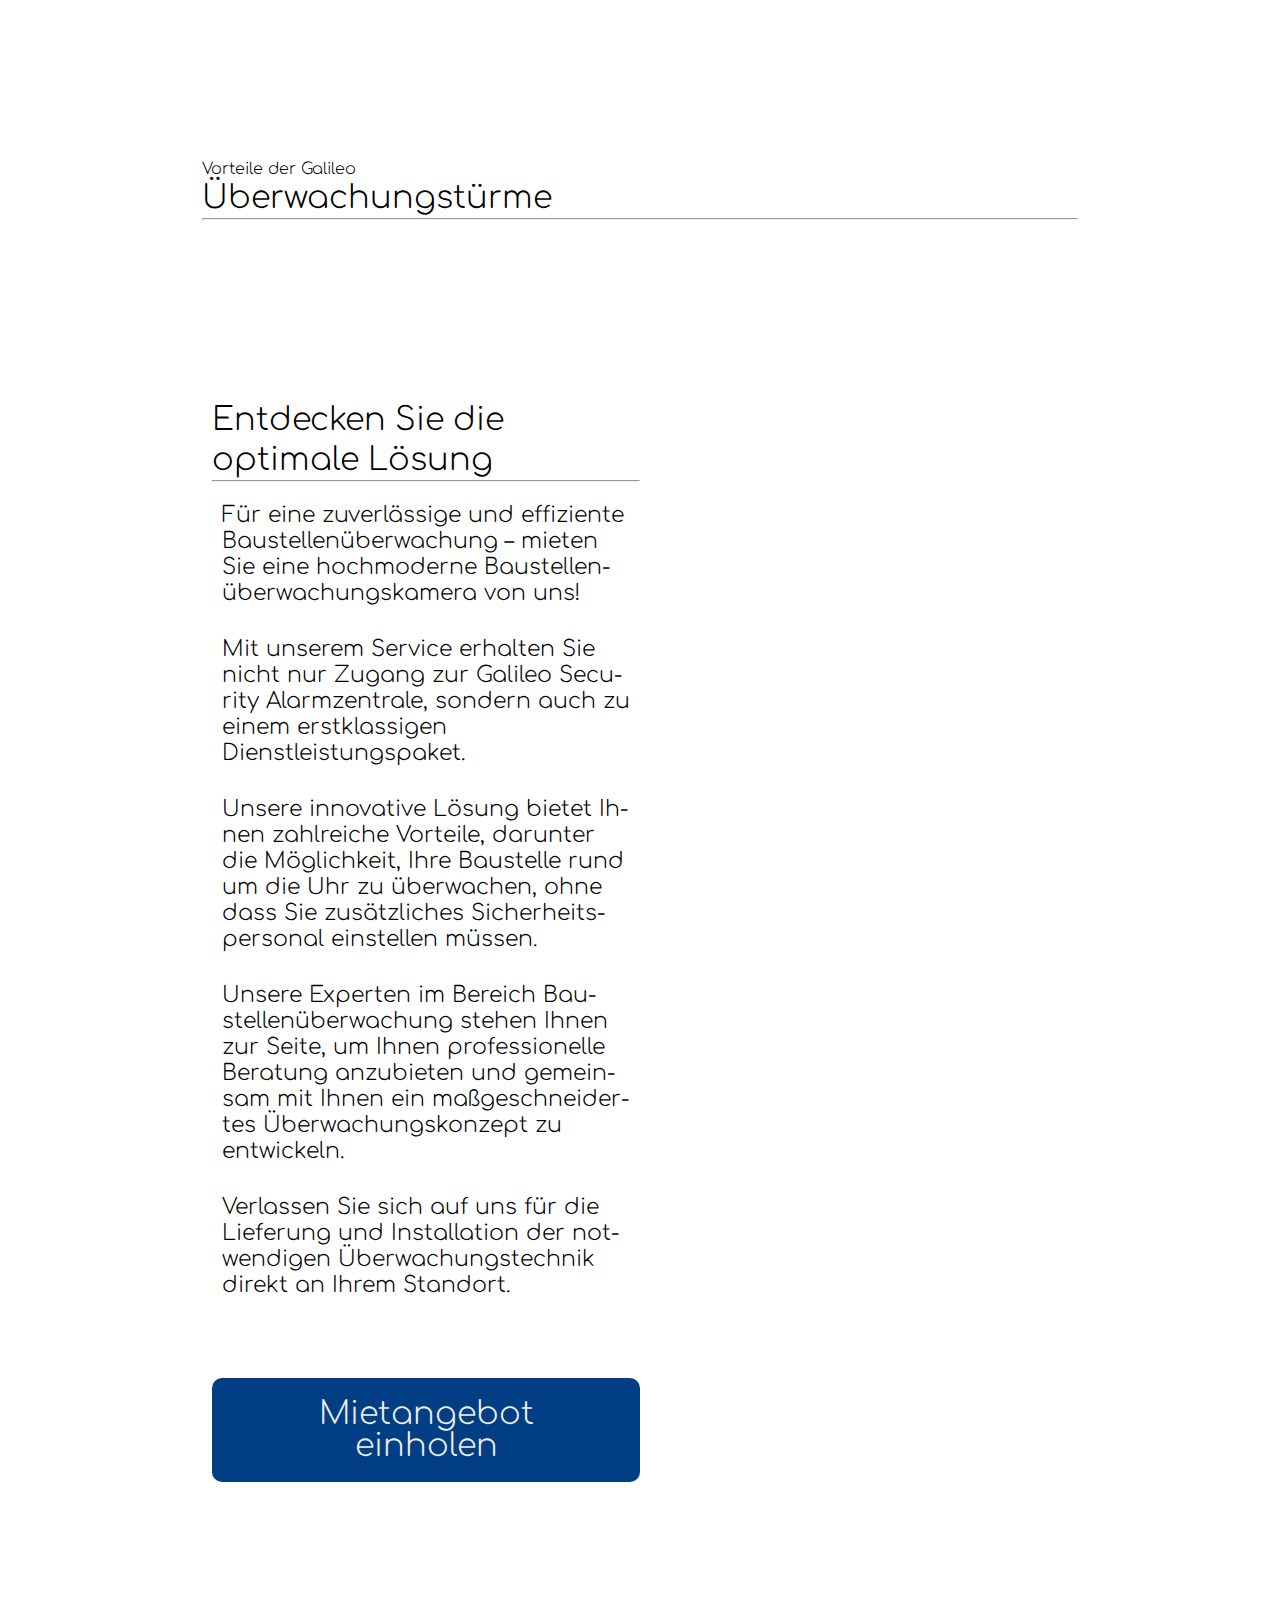
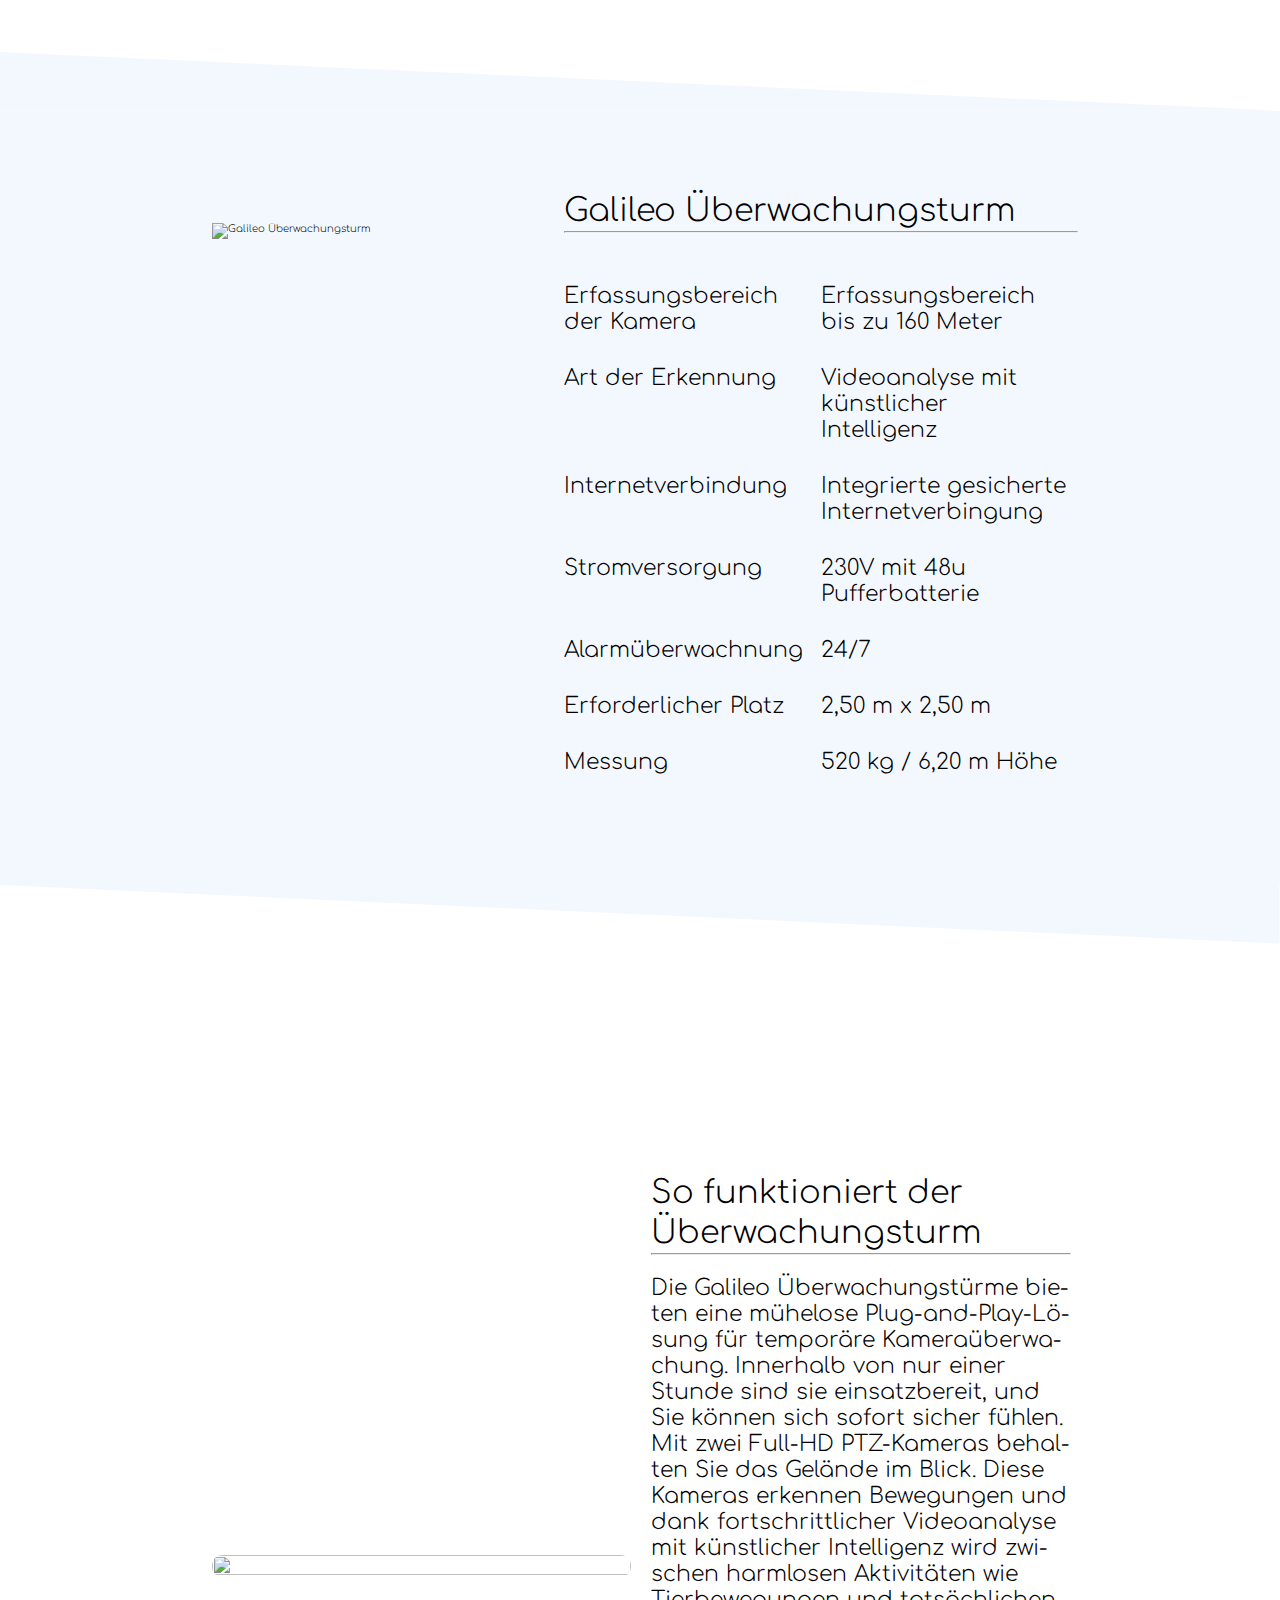
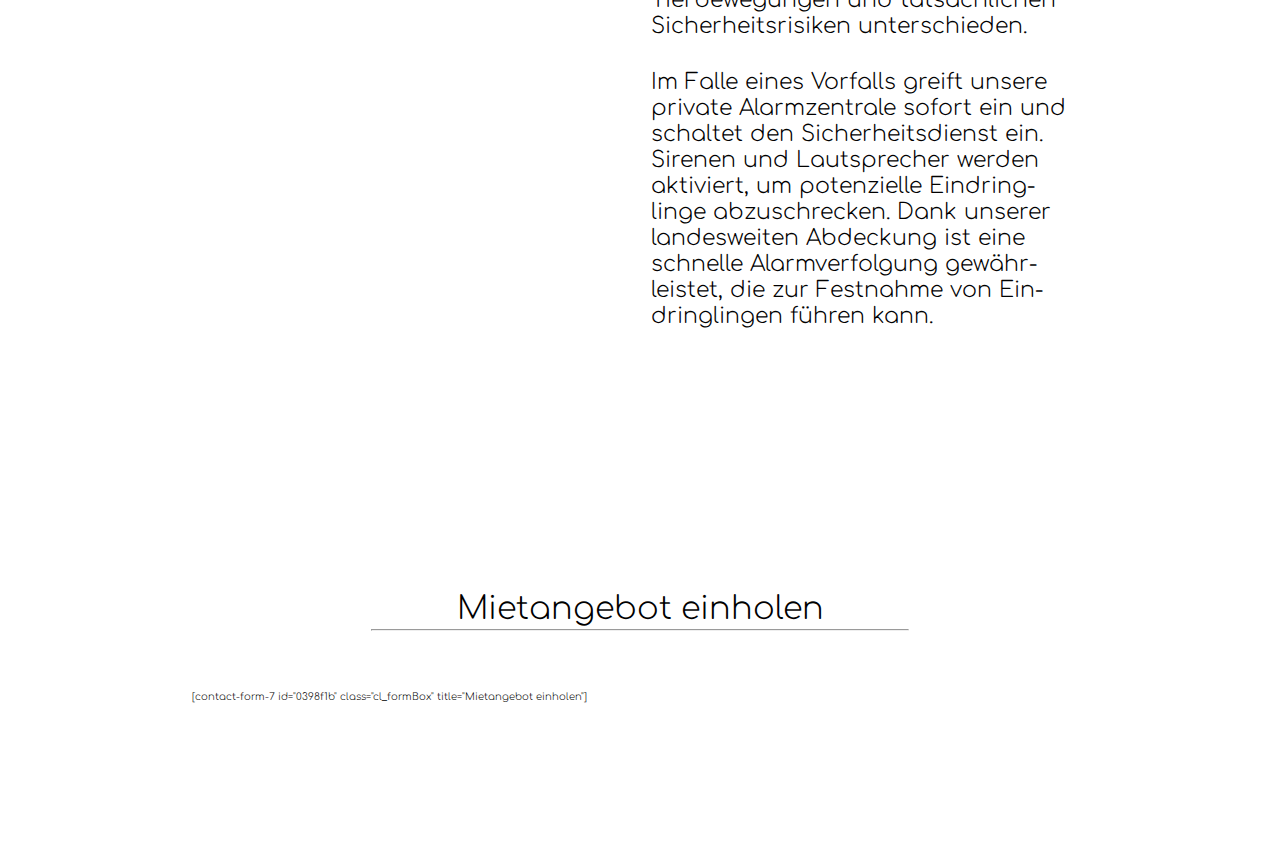
==== commit 20edeef4: "Update 1.0.0.5" ====
--- a/view-html-01/index.html
+++ b/view-html-01/index.html
@@ -11,194 +11,115 @@
 </head>
 
 <body>
-
-    <!-- Kontaktbox links
-    ###############################-->
-    <div class="cl_blurbg_hp">
-        <div class="cl_phoneActive_hp"><p class="cl_kreuzClose_hp">X</p><a href="tel:+4915127005762">+49 (0) 1512 7005762</a></div>
-    </div>
-    <div class="cl_mailContact_hp">
-        <a href="mailto:info@galileo-security.de" name="Galileo Security Service"><img src="../assets/img/email.svg" alt=""><p>E-Mail</p></a>
-    </div>
-    <div class="cl_phoneContact_hp">
-        <img src="../assets/img/phone-plus.svg" alt=""><p>Telefon</p>
-    </div>   
-    <!--#######################################-->
-    <section class="cl_welcome-wrapper_hp cl_boxingArea">
-        <div class="cl_welcome-content_hp">
-            <h2>Sie sind auf der Suche?</h2>
-            <hr class="cl_underline-center_hp">
-            <h4>Ihr Bauprojekt braucht einen Absicherung, um Diebstahl und. Vandalismus zu vermeiden.</h4>
+    <section class="cl_uwkWrapper cl_boxingArea cl_wrapperMarginUpDown150">
+        <div class="cl_titleSide">
+            <h5>Vorteile der Galileo</h5>
+            <h2>Überwachungstürme</h2>
+            <hr class="cl_titlelineSub">
         </div>
-    </section>
-    <svg version="1.1" id="Ebene_1" class="cl_dreieckLinks_hp" xmlns="http://www.w3.org/2000/svg" xmlns:xlink="http://www.w3.org/1999/xlink" x="0px" y="0px"
-	 viewBox="0 0 1920 88" style="enable-background:new 0 0 1920 88;" xml:space="preserve">
-<polygon class="cl_dreieckfarbe_hp" points="1920,88 0,88 0,0 "/>
-</svg>
-    <section class="cl_img_ueberwachung-wrapper_hp cl_boxingArea">
-    <div class="cl_contentGridbox_hp">
-        <div class="cl_content_img_hp">
-            <h2>Lassen Sie sich Überzeugen!</h2>
-            <hr class="cl_underline-left_hp">
-            <h4>Unsere Überwachungssysteme wird Ihre Bauprojekte mit den aktuellsten Technik, wie Kameras und
-                Sensoren sowie Sirenen aus gestattet sein.</h4>
+        <div class="cl_uwkGridbox01 cl_wrapperMarginUpDown150">
+        <div class="cl_uwkTitle01">    <h2>Entdecken Sie die optimale Lösung</h2>
+            <hr></div>
+        <div class="cl_uwkInfo-01">
+        
+            <p>Für eine zuverlässige und effiziente Baustellenüberwachung – mieten Sie eine hochmoderne Baustellenüberwachungskamera von uns!</p>
+        
+        <p>Mit unserem Service erhalten Sie nicht nur Zugang zur Galileo Security Alarmzentrale, sondern auch zu einem erstklassigen Dienstleistungspaket.</p> 
+                
+        <p>Unsere innovative Lösung bietet Ihnen zahlreiche Vorteile, darunter die Möglichkeit, Ihre Baustelle rund um die Uhr zu überwachen, ohne dass Sie zusätzliches Sicherheitspersonal einstellen müssen.</p>
+                
+        <p>Unsere Experten im Bereich Baustellenüberwachung stehen Ihnen zur Seite, um Ihnen professionelle Beratung anzubieten und gemeinsam mit Ihnen ein maßgeschneidertes Überwachungskonzept zu entwickeln.</p> 
+                
+        <p>Verlassen Sie sich auf uns für die Lieferung und Installation der notwendigen Überwachungstechnik direkt an Ihrem Standort.</p>
         </div>
-        <div class="cl_imgBox_hp">
-            <img src="../assets/img/ueberwachungsimg02.JPG" alt="" class="cl_img01_hp imgPlace01 borderRadius10">
-            <img src="../assets/img/ueberwachungsimg01.JPG" alt="" class="cl_img01_hp imgPlace02 borderRadius10">
+        <button class="button" onclick="window.location.href='#mietanfrage'">Mietangebot einholen</button>
+        <div class="cl_uwkImg">
+        <div class="cl_borderRadius_10_hp Image">
+            <img src="https://galileo-security.de/wp-content/uploads/2024/03/ueberwachungsimg02.png"alt="" class="cl_borderRadius_10_hp">
         </div>
-
-    </div>
-    </section>
-    <section class="cl_erkennung-wrapper_hp">
-        <div class="cl_erkennungsheadline_hp">
-
-            <div class="cl_erkennungBox_hp">
-                <div class="cl_erkennungscontent_hp">
-                    <h2>Erkennungssoftware</h2>
-                    <hr class="cl_underline-left_hp">
-                    <h4>Die ausgereifte Technik mit Erkennungssoftware, können Sie Objekte, bevor etwas passiert, den
-                        nichtbefugten Person ermitteln und Ihn darauf hinweisen, dass er sich in einer Sperrzone
-                        befindet.
-                        So bemerkt die Person, dass er jetzt gefilmt wird und gegen Ihn verwendet werden kann.</h4>
+        </div>
+        </section>
+        <section class="cl_technuwkWrapper  cl_wrapperMargin50-0">
+            <svg version="1.1" id="Ebene_1" class="cl_dreieckLinks_hp" xmlns="http://www.w3.org/2000/svg"
+                xmlns:xlink="http://www.w3.org/1999/xlink" x="0px" y="0px" viewBox="0 0 1920 88"
+                style="enable-background:new 0 0 1920 88;" xml:space="preserve">
+                <polygon class="cl_dreieckfarbe_hp" points="1920,88 0,88 0,0 " />
+            </svg>
+            <div class="cl_flexboxUwk-02">
+                <div class="cl_technoBox cl_wrapperMarginUpDown-0">
+                    <div class="cl_technoImg">
+                        <img class="cl_mietangebotImg" src="https://galileo-security.de/wp-content/uploads/2024/02/galileo-wacht-device-1.png"
+                            alt="Galileo Überwachungsturm">
+                    </div>
+        <div class="cl_uwkTitleData"><h2>Galileo Überwachungsturm</h2>
+                        <hr></div>
+                    <div class="cl_technoData">
+                        <div class="cl_data">
+                            <p>Erfassungsbereich der Kamera</p>
+                            <p>Erfassungsbereich bis zu 160 Meter</p>
+                        </div>
+                        <div class="cl_data">
+                            <p>Art der Erkennung</p>
+                            <p>Videoanalyse mit künstlicher Intelligenz</p>
+                        </div>
+                        <div class="cl_data">
+                            <p>Internetverbindung</p>
+                            <p>Integrierte gesicherte Internetverbingung</p>
+                        </div>
+                        <div class="cl_data">
+                            <p>Stromversorgung</p>
+                            <p>230V mit 48u Pufferbatterie</p>
+                        </div>
+                        <div class="cl_data">
+                            <p>Alarmüberwachnung</p>
+                            <p>24/7</p>
+                        </div>
+                        <div class="cl_data">
+                            <p>Erforderlicher Platz</p>
+                            <p>2,50 m x 2,50 m</p>
+                        </div>
+                        <div class="cl_data">
+                            <p>Messung</p>
+                            <p>520 kg / 6,20 m Höhe</p>
+                        </div>
+                    </div>
                 </div>
             </div>
-    </section>
-    <section class="cl_video_wrapper_hp cl_boxingArea">
-        <div class="cl_videogridbox_hp">
-            <div class="cl_videoContent_hp">
-                <h2>A1 Abschreckung</h2>
-                <hr class="cl_underline-left_hp">
-                <h4>Hier wird auf Abschreckung gesetzt, damit der Dieb oder auch die Vandalen mit Signalen sowie
-                    Überwachungskameras in Vorfeld gewarnt werden, bevor Sie eine Straftat begehen. Mit diese
-                    Absicherung Ihres Bauprojekts können ungesorgter mit Ihren Baumaterialen und Baumaschinen arbeiten.
-                </h4>
+            <svg version="1.1" id="Ebene_1" class="cl_dreieckRechts_hp" xmlns="http://www.w3.org/2000/svg"
+                xmlns:xlink="http://www.w3.org/1999/xlink" x="0px" y="0px" viewBox="0 0 1920 88"
+                style="enable-background:new 0 0 1920 88;" xml:space="preserve">
+                <polygon class="cl_dreieckfarbe_hp" points="1920,88 0,88 0,0 " />
+            </svg>
+        </section>
+        <section class="cl_funktionUwkWrapper ">
+            <div class="cl_funktionUwkBox cl_wrapperMarginUpDown150">
+                <div class="cl_funktionUwk">
+                    <div class="cl_funktionUwkImg">
+                        <img class="cl_borderRadius_10_hp" src="https://galileo-security.de/wp-content/uploads/2024/04/baustelle-02-web.jpg" alt="">
+                    </div>
+        <div class="cl_funktionUwkTitle"><h2>So funktioniert der Überwachungsturm</h2>
+                        <hr></div>
+                    <div class="cl_funktionUwkContent">
+                        <p>Die Galileo Überwachungstürme bieten eine mühelose Plug-and-Play-Lösung für temporäre Kameraüberwachung.
+                            Innerhalb von nur einer Stunde sind sie einsatzbereit, und Sie können sich sofort sicher fühlen. Mit zwei
+                            Full-HD PTZ-Kameras behalten Sie das Gelände im Blick. Diese Kameras erkennen Bewegungen und dank
+                            fortschrittlicher Videoanalyse mit künstlicher Intelligenz wird zwischen harmlosen Aktivitäten wie
+                            Tierbewegungen und tatsächlichen Sicherheitsrisiken unterschieden.</p>
+                    
+                        <p>Im Falle eines Vorfalls greift unsere private Alarmzentrale sofort ein und schaltet den Sicherheitsdienst ein.
+                            Sirenen und Lautsprecher werden aktiviert, um potenzielle Eindringlinge abzuschrecken. Dank unserer landesweiten
+                            Abdeckung ist eine schnelle Alarmverfolgung gewährleistet, die zur Festnahme von Eindringlingen führen kann.</p>
+                    </div>
+                    
+                </div>
             </div>
-            <div class="cl_video-container02_hp borderRadius10">
-                <video class="cl_video-02_hp video " poster="../assets/img/outside_galileo.png" controls>
-                    <source src="../assets/video/uberwachung_outside.mp4" type="video/mp4">
-                    <source src="../assets/video/uberwachung_outside.webm" type="video/webm">
-                    Ihr Browser unterstützt das Video nicht.
-                </video>
-            </div>
-            <div class="cl_video-container01_hp borderRadius10">
-                <video class="cl_video-01_hp video" poster="../assets/img/software_galileo.png" controls>
-                    <source src="../assets/video/softwarevideo.mp4" type="video/mp4">
-                    <source src="../assets/video/softwarevideo.webm" type="video/webm">
-                    Ihr Browser unterstützt das Video nicht.
-                </video>
-            </div>
-        </div>
-    </section>
-    <section class="cl_serviceWrapper_hp">
-        <div class="cl_polyDreieckService_hp">
-            <svg xmlns="http://www.w3.org/2000/svg" width="1955" height="70.783" viewBox="0 0 1955 70.783">
-                <path id="Pfad_29" class="cl_dreieckColor_hp" cdata-name="Pfad 29" d="M694.04,43.217,1955,114H0Z"
-                    transform="translate(0 -43.217)" />
-            </svg>
-        </div>
-        <div class="cl_serviceBox">
-            <div class="cl_boxingArea">
-                <div class="cl_serviceContent_hp">
-                    <h2>Service und Bedienbarkeit</h2>
-                    <hr class="cl_underline-left_hp">
-                    <h4>Wir möchten Sie nicht mit den Technischen Daten aufhalten. Da es bei uns mehr um dem Service,
-                        Bedienbarkeit und der Sicherheit der Überwachung in Vordergrund steht. Zeigen ihnen, wie Sie mit dem
-                        Equipment der Überwachungssystems umgehen und zugleich stehen wir mit unsere Service 24/7 zur Seite
-                    </h4>
-                </div>
-                <img class="cl_servicebild_hp borderRadius10" src="../assets/img/video-turm-skizze.jpg" alt="Baustellenskizze">
-            </div>
-            <div class="cl_serviceContent02_hp">
-                <h4>Wir begleiten Sie in allen belangen der Sicherheit Ihrer Baustellenprojekts und stellen Ihnen die Hardware
-                    und unsere Erfahrung zur Verfügung. Mit uns können Sie Ihre Baustelle rundum absicheren sowie dieses den
-                    Dieben und Vandalen in vorfeld zeigen, dass bei Ihnen nichts zuholen ist.</h4>
-            </div>
-        </div>
-        <svg version="1.1" id="Ebene_1" class="cl_dreieckRechts_hp" xmlns="http://www.w3.org/2000/svg"
-        xmlns:xlink="http://www.w3.org/1999/xlink" x="0px" y="0px" viewBox="0 0 1920 88"
-        style="enable-background:new 0 0 1920 88;" xml:space="preserve">
-        <polygon class="cl_dreieckfarbe_hp" points="1920,88 0,88 0,0 " />
-    </svg>
-    </section>
-
-    <section class="cl_mietproduktWrapper_hp cl_boxingArea">
-        <h2>Sorgenfreie Baustellenüberwachung:<br>Hochmoderne Kameras mit Expertenunterstützung zum Mieten!</h2>
-        <div class="cl_mietproduktBox_hp">
-            <div class="cl_mietproduktimg_hp">
-                <img src="../assets/img/galileo-wacht-device.png" alt="Überwachungssystem">
-            </div>
-            <div class="cl_produktsContent_hp">
-                <h4>Entdecken Sie die optimale Lösung</h4>
-                <p>für eine zuverlässige und effiziente Baustellenüberwachung – mieten Sie eine hochmoderne Baustellenüberwachungskamera von uns! Mit unserem Service erhalten Sie nicht nur Zugang zur Galileo Security Alarmzentrale, sondern auch zu einem erstklassigen Dienstleistungspaket. Unsere innovative Lösung bietet Ihnen zahlreiche Vorteile, darunter die Möglichkeit, Ihre Baustelle rund um die Uhr zu überwachen, ohne dass Sie zusätzliches Sicherheitspersonal einstellen müssen. Unsere Experten im Bereich Baustellenüberwachung stehen Ihnen zur Seite, um Ihnen professionelle Beratung anzubieten und gemeinsam mit Ihnen ein maßgeschneidertes Überwachungskonzept zu entwickeln. Verlassen Sie sich auf uns für die Lieferung und Installation der notwendigen Überwachungstechnik direkt an Ihrem Standort.</p>
-            <button>Mietangebot einholen</button>
-            </div>
-        </div>
-    </section>
-<svg version="1.1" id="Ebene_1" class="cl_dreieckLinks_hp" xmlns="http://www.w3.org/2000/svg" xmlns:xlink="http://www.w3.org/1999/xlink" x="0px" y="0px"
-	 viewBox="0 0 1920 88" style="enable-background:new 0 0 1920 88;" xml:space="preserve">
-<polygon class="cl_dreieckfarbe_hp" points="1920,88 0,88 0,0 "/>
-</svg>
-
-    <section class="cl_serviceListe_hp ">
-        <div class="cl_serviceArea_hp cl_boxingArea">
-            <div class="cl_serviceBoxContent_hp">
-                <img class="cl_svg_kosten_hp" src="../assets/img/keine_kosten.svg" alt="keine versteckten Kosten">
-                <h4>Fairness in den Preisen:<br>Keine versteckten Kosten</h4>
-                <p>Unsere Tarife bieten Ihnen alle Leistungen inklusive Alarmverfolgung zu einem konkurrenzfähigen Preis.</p>
-            </div>
-            
-            <div class="cl_serviceBoxContent_hp">
-                <img class="cl_svg_time724_hp" src="../assets/img/time7-24.svg" alt="Sicherheitszentrale">
-                <h4>Galileo<br>Sicherheitszentrale</h4>
-                <p>Kontinuierliche 24/7-Überwachung und ausführliche Berichterstattung durch unsere interne Alarmzentrale</p>
-            </div>
-            <div class="cl_serviceBoxContent_hp">
-                <img class="cl_svg_time724_hp" src="../assets/img/desktopMove.svg" alt="Anwendungsunterstützung">
-                <h4>Anwendungs-<br>unterstützung</h4>
-                <p>Mit Live-Bildern und der Möglichkeit zur individuellen Anpassung der Sicherheitszeiten sind Sie stets flexibel.</p>
-            </div>
-            <div class="cl_serviceBoxContent_hp">
-                <img class="cl_svg_kosten_hp" src="../assets/img/delivery-cam.svg" alt="Lieferphilosophie">
-                <h4>Schnelligkeit trifft Flexibilität:<br>Unsere Lieferphilosophie</h4>
-                <p>Innerhalb einer Woche geliefert, mit der Möglichkeit, die Laufzeiten nach Ihren Bedürfnissen anzupassen.</p>
-            </div>
-            <div class="cl_serviceBoxContent_hp">
-                <img class="cl_svg_kosten_hp" src="../assets/img/safety-galileo.svg" alt="Preisvorteile">
-                <h4>Preisvorteile bei Versicherungsbeiträgen</h4>
-                <p>Nutzen Sie mobile Videoüberwachung, um Ihre Versicherungsprämie zu reduzieren. </p>
-            </div>
-            <div class="cl_serviceBoxContent_hp">
-                <img class="cl_svg_time724_hp" src="../assets/img/Kundenservice_galileo.svg" alt="Kundenbetreuung">
-                <h4>Individuelle Kundenbetreuung</h4>
-                <p>Individuelle Betreuung und fundierte Fachberatung von Beginn bis zum Abschluss</p>
-            </div>
-        </div>
-    </section>
-    <svg version="1.1" id="Ebene_1" class="cl_dreieckRechts_hp" xmlns="http://www.w3.org/2000/svg"
-        xmlns:xlink="http://www.w3.org/1999/xlink" x="0px" y="0px" viewBox="0 0 1920 88"
-        style="enable-background:new 0 0 1920 88;" xml:space="preserve"> 
-        <polygon class="cl_dreieckfarbe_hp" points="1920,88 0,88 0,0 " />
-    </svg>
-    <section class="cl_kontaktformWrapper_hp">
-        <div class="cl_kontaktformBox_hp cl_boxingArea">
-            <h2>Kontaktaufnahme</h2>
-<form action="" method="post" class="cl_formBox_hp">
-    <label for="name">Name</label>
-    <input type="text" name="Name" id="" class="cl_textfeld01_hp">
-    <label for="Company">Unternehmen</label>
-    <input type="text" name="Name" id="" class="cl_textfeld01_hp">
-    <label for="Email">E-Mail</label>
-    <input type="email" name="email" id="" class="cl_textfeld01_hp">
-    <label for="telefon">Telefon</label>
-    <input type="tel" name="telefon" id="" class="cl_textfeld01_hp">
-    <label for="Nachrichten">Nachrichten</label>
-    <textarea name="messing" id="" cols="30" rows="10"></textarea>
-    <input type="submit" name="Button" class="cl_kontaktbutton">
-</form>
-        </div>
-    </section>
-    <script src="../assets/js/index.js"></script>
+        </section>
+        </section>
+        <section id="mietanfrage" class="cl_boxingArea cl_wrapperMarginUpDown150">
+            <h2>Mietangebot einholen</h2>
+            <hr>
+        [contact-form-7 id="0398f1b" class="cl_formBox" title="Mietangebot einholen"]
+        </section>
 </body>
 
 </html>--- a/assets/css/styles.css
+++ b/assets/css/styles.css
@@ -1,3 +1,4 @@
+@charset "UTF-8";
 @font-face {
   font-family: "Roboto";
   src: url("http://localhost:8888/WordPress-projekte/galileoSecurity/wp-content/themes/galileoSecurity/assets/fonts/roboto-light.woff2") format("woff2"), url("http://localhost:8888/WordPress-projekte/galileoSecurity/wp-content/themes/galileoSecurity/assets/fonts/roboto-light.woff") format("woff");
@@ -68,7 +69,7 @@
 
 h2 {
   font-family: "Comfortaa", "sans-serif";
-  font-size: 3.2rem;
+  font-size: clamp(2.4rem, -1rem + 4.2vw, 3.2rem);
   font-weight: 300;
   line-height: 4rem;
 }
@@ -96,9 +97,9 @@
 
 h6, p, li, a, span, button, input, label {
   font-family: "Comfortaa", "sans-serif";
-  font-size: 2.2rem;
+  font-size: clamp(1.8rem, -2rem + 4.2vw, 2.2rem);
   font-weight: 300;
-  line-height: 2.6rem;
+  line-height: clamp(2rem, -2rem + 6vw, 2.6rem);
 }
 
 p {
@@ -132,6 +133,19 @@
   cursor: pointer;
 }
 
+ul {
+  padding-inline-start: 0;
+}
+
+@media screen and (max-width: 991px) {
+  h6, p, li, a, span, button, input, label {
+    font-family: "Comfortaa", "sans-serif";
+    font-size: clamp(1.8rem, -2rem + 4.2vw, 2.2rem);
+    font-weight: 300;
+    line-height: 2.6rem;
+  }
+}
+/*#####------Standards Styles-----########*/
 html {
   font-size: 10px;
   scroll-behavior: smooth;
@@ -256,6 +270,22 @@
   font-size: 1.1rem;
 }
 
+.button {
+  display: block;
+  margin: 3rem 0 0 0;
+  font-size: clamp(2.4rem, -1rem + 4.2vw, 3.2rem);
+  line-height: 1;
+  background-color: hsl(212, 97%, 26%);
+  color: #eeeeee;
+  padding: 2rem 3.4rem;
+  border-style: none;
+  border-radius: 1rem;
+  -webkit-border-radius: 1rem;
+  -moz-border-radius: 1rem;
+  -ms-border-radius: 1rem;
+  -o-border-radius: 1rem;
+}
+
 /*##############Ende#################*/
 /*-------------- Deko Dreieck ------
 ######################################*/
@@ -365,26 +395,307 @@
   -o-border-radius: 10px;
 }
 
+#kontakt {
+  display: block;
+  margin: 4rem 0 0 0;
+}
+
 /*----------- Media Queries ---------
 #######################################*/
-@media screen and (max-width: 991px) {
+@media screen and (max-width: 1180px) {
   .cl_boxingArea {
     position: relative;
     width: 100%;
   }
+  .cl_wrapperMarginUpDown350 {
+    display: block;
+    margin: 16rem auto;
+  }
+}
+@media screen and (max-width: 768px) {
+  .cl_wrapperMarginUpDown650-350 {
+    display: block;
+    margin: 25rem auto 10rem auto;
+  }
+  .cl_wrapperMarginUpDown350 {
+    display: block;
+    margin: 10rem auto;
+  }
+}
+.cl_menuWrapper {
+  position: relative;
+  background-color: hsl(212, 97%, 26%);
+  width: 800px;
+  overflow: hidden;
+}
+
+.cl_menuBox {
+  position: fixed;
+  top: 0;
+  left: 0;
+  z-index: 99;
+  display: flex;
+  width: 100%;
+  flex-direction: row;
+  flex-wrap: wrap;
+  align-items: center;
+  justify-content: space-between;
+  background-color: hsl(212, 97%, 26%);
+}
+.cl_menuBox .cl_logoArea {
+  position: relative;
+  z-index: 999;
+  width: 20%;
+}
+.cl_menuBox .cl_logoArea img {
+  height: 7rem;
+}
+
+.cl_navArea {
+  color: #eeeeee;
+  width: 60%;
+  background-color: hsla(212, 97%, 26%, 0.83);
+}
+.cl_navArea .cl_menu {
+  position: relative;
+  z-index: 99;
+  list-style: none;
+  display: flex;
+  flex-direction: row;
+  flex-wrap: wrap;
+  align-items: center;
+  justify-content: center;
+  gap: 2rem;
+}
+.cl_navArea .cl_menu Li a {
+  font-size: 1.6rem;
+}
+.cl_navArea .cl_menu .cl_submenuBox {
+  position: relative;
+  z-index: 99;
+  height: fit-content;
+}
+
+.cl_links {
+  transition: all 300ms ease-in-out;
+  cursor: pointer;
+}
+.cl_links:hover {
+  transition: all 500ms ease-in-out;
+  color: #cdffce;
+  transform: translateY(3px);
+}
+
+.sub-menu {
+  list-style: none;
+  color: #eeeeee;
+  transition: all 300ms ease-in-out;
+  background-color: hsl(212, 97%, 26%);
+  width: 140%;
+  display: flex;
+  flex-direction: column;
+  gap: 2rem;
+  padding: 0rem;
+  position: absolute;
+  list-style: none;
+  overflow: hidden;
+  height: 0px;
+}
+.sub-menu Li {
+  font-size: 1.6rem;
+}
+
+.cl_subLinks {
+  color: #eeeeee;
+}
+.cl_subLinks:hover {
+  transition: all 500ms ease-in-out;
+  color: #cdffce;
+  transform: translateY(3px);
+}
+
+.cl_submenuActive {
+  transition: all 300ms ease-in-out;
+  padding: 1rem;
+  background-color: hsl(212, 97%, 26%);
+  height: max-content;
+  text-align: center;
+}
+.cl_submenuActive li a {
+  font-size: 1.6rem;
+}
+
+.cl_mobilArea {
+  display: flex;
+  align-items: center;
+  justify-content: flex-end;
+  width: 15%;
+}
+
+.cl_textheight {
+  display: block;
+  color: #eeeeee;
+  background-color: hsl(212, 97%, 26%);
+}
+.cl_textheight .cl_texttest {
+  color: #eeeeee;
+  height: 0px;
+  cursor: pointer;
+}
+.cl_textheight .cl_texttest:hover {
+  transition: all 1s ease-in-out;
+  height: 300px;
+}
+
+.cl_burgerBox {
+  overflow: hidden;
+  width: 6.4rem;
+  height: 4.4rem;
+  position: relative;
+  z-index: 999;
+  display: none;
+  flex-direction: column;
+  justify-content: space-between;
+  align-items: baseline;
+}
+
+.cl_lineUp, .cl_lineMiddle, .cl_lineDown {
+  transition: all 500ms ease-in-out;
+  transform: rotate(45deg);
+  background-color: #eeeeee;
+  height: 0.5rem;
+  width: 100%;
+}
+
+.cl_linetogether {
+  transition: all 500ms ease-in;
+  transform: rotate(0);
+  justify-content: center;
+  align-items: center;
+}
+
+/*--- WordPress Menüstyles --------*/
+.menu-item a {
+  text-decoration: none;
+  color: #eeeeee;
+}
+
+@media (max-width: 991px) {
+  .cl_menuBox .cl_logoArea,
+  .cl_menuBox .cl_mobilArea {
+    width: 50%;
+  }
+  .cl_menu .cl_submenuActive li a {
+    font-size: 1.4rem;
+  }
+  .cl_navArea {
+    position: absolute;
+    z-index: 1;
+    width: 100%;
+  }
+  .cl_links {
+    text-align: center;
+    width: 100%;
+  }
+  .cl_bluebackground {
+    position: absolute;
+    z-index: 99;
+    top: 0;
+    left: 0;
+    width: 90%;
+    height: 7rem;
+    background-color: hsl(212, 97%, 26%);
+  }
+  .cl_burgerBox {
+    display: flex;
+    margin: 0 1rem 0 0;
+  }
+  .cl_navArea .cl_menu .cl_submenuBox {
+    width: 100%;
+    text-align: center;
+  }
+  .cl_mobileNavClose {
+    position: absolute;
+    top: 0;
+    left: 0;
+    z-index: 98;
+    width: 100%;
+    display: flex;
+    justify-content: center;
+    background-color: hsla(212, 97%, 26%, 0.83);
+    transition: all 500ms ease-in-out;
+    transform: translateY(-130%);
+  }
+  .cl_mobileNavClose .cl_menu {
+    flex-direction: column;
+    align-items: center;
+    justify-content: center;
+    gap: 3rem;
+    padding: 3rem;
+  }
+  .cl_mobileNavOpen {
+    transition: all 500ms ease-in-out;
+    transform: translateY(7rem);
+  }
+  .cl_mobileNavOpen .cl_menu {
+    flex-direction: column;
+    transition: all 300ms ease-in-out;
+    position: relative;
+    z-index: 10;
+    align-items: center;
+    justify-content: center;
+    gap: 3rem;
+    padding: 3rem;
+    z-index: 99;
+    width: 100%;
+  }
+  .cl_submenuActive {
+    position: relative;
+    gap: 2rem;
+    padding: 1rem;
+    height: fit-content;
+    text-align: center;
+    width: 100%;
+    word-break: unset;
+  }
+  .sub-menu {
+    color: #eeeeee;
+    transition: all 300ms ease-in-out;
+    background-color: transparent;
+    width: 100%;
+    margin: 2rem 0 0 0;
+  }
+}
+@media (max-width: 667px) {
+  .cl_menuBox {
+    padding: 0.5rem;
+  }
+  .cl_menuBox .cl_logoArea img {
+    height: 4rem;
+  }
+  .cl_mobileNavOpen {
+    transition: all 500ms ease-in-out;
+    transform: translateY(4.5rem);
+  }
+  .cl_bluebackground {
+    position: absolute;
+    z-index: 99;
+    top: 0;
+    left: 2%;
+    width: 70%;
+    height: 4.5rem;
+  }
+  .cl_burgerBox {
+    overflow: hidden;
+    width: 3rem;
+    height: 2.1rem;
+  }
+  .cl_lineUp, .cl_lineMiddle, .cl_lineDown {
+    height: 0.252rem;
+  }
 }
 /*------Header-----------
 ###############################*/
-.cl_headerBGimageHome {
-  position: relative;
-  top: 0;
-  left: 0;
-  width: 100%;
-  height: 106vh;
-  overflow: hidden;
-  display: table-caption;
-}
-
 .cl_mobilNone {
   display: none;
 }
@@ -402,12 +713,12 @@
   object-fit: cover;
 }
 
-.cl_navBox li.cl_mietangebot_hp {
+.cl_menu li.cl_mietangebot_hp {
   background-color: #0452ac;
   padding: 0.6rem;
   border-radius: 0.8rem;
 }
-.cl_navBox li.cl_mietangebot_hp a {
+.cl_menu li.cl_mietangebot_hp a {
   color: #eeeeee !important;
 }
 
@@ -616,7 +927,9 @@
   width: 100%;
   height: max-content;
   object-fit: cover;
-  object-position: center -20rem;
+  object-position: center;
+  height: 100%;
+  min-height: 100%;
 }
 
 /*------- header Content ---------
@@ -646,26 +959,23 @@
 
 /*----------- media Query -----------
 ######################################*/
-@media screen and (max-width: 526px) {
-  .cl_header-content_hp {
-    width: 100%;
-    padding: 3rem 1rem;
-  }
-  .cl_header-content_hp h1 {
-    line-height: 4.2rem;
-    hyphens: auto;
-    -webkit-hyphens: auto;
-    -moz-hyphens: auto;
-    -ms-hyphens: auto;
-  }
-}
-@media screen and (max-width: 666px) {
-  .cl_headline {
-    text-align: center;
-    padding: 0 1rem;
+@media screen and (max-width: 1200px) {
+  .cl_areaNavBox {
+    display: none;
+  }
+  .cl_mobilNone,
+  .hp_burger_button_cl {
+    position: fixed;
+    z-index: 9999;
+    right: 0;
+    top: 1.5rem;
+    display: none;
   }
 }
 @media screen and (max-width: 833px) {
+  .cl_headerWrapper {
+    height: 50rem;
+  }
   .cl_header-content_hp {
     width: 100%;
     padding: 3rem 1rem;
@@ -679,40 +989,36 @@
     margin: 0 0 0.6rem 0;
   }
 }
-@media screen and (max-width: 1200px) {
-  .cl_areaNavBox {
-    display: none;
-  }
-  .cl_mobilNone, .hp_burger_button_cl {
-    position: fixed;
-    z-index: 9999;
-    right: 0;
-    top: 1.5rem;
-    display: none;
+@media screen and (max-width: 666px) {
+  .cl_headerWrapper {
+    height: 42rem;
+  }
+  .cl_headline {
+    text-align: center;
+    padding: 0 1rem;
+  }
+}
+@media screen and (max-width: 526px) {
+  .cl_headerWrapper {
+    height: 25rem;
+  }
+  .cl_header-content_hp {
+    width: 100%;
+    padding: 3rem 1rem;
+  }
+  .cl_header-content_hp h1 {
+    line-height: 4.2rem;
+    hyphens: auto;
+    -webkit-hyphens: auto;
+    -moz-hyphens: auto;
+    -ms-hyphens: auto;
   }
 }
 /* Kontaktbox links Fixed*/
-.cl_contactFixBox_hp {
-  position: fixed;
-  top: 71.8rem;
-  right: 0;
-  z-index: 99;
-  transform: translateY(-50%);
-  -webkit-transform: translateY(-50%);
-  -moz-transform: translateY(-50%);
-  -ms-transform: translateY(-50%);
-  -o-transform: translateY(-50%);
-  height: max-content;
-  display: flex;
-  justify-content: flex-start;
-  flex-direction: column;
-  overflow: hidden;
-}
-
 .cl_mailContact_hp {
   position: fixed;
   top: 66rem;
-  z-index: 999;
+  z-index: 9999;
   width: 24rem;
   right: -18rem;
   transition: all 500ms ease-in-out;
@@ -735,7 +1041,7 @@
 
 .cl_phoneContact_hp {
   position: fixed;
-  z-index: 999;
+  z-index: 9999;
   width: 24rem;
   top: 72.4rem;
   right: -18rem;
@@ -832,49 +1138,53 @@
   align-items: center;
 }
 
+.wa__stt_online {
+  transition: all 500ms ease-in-out;
+  position: fixed !important;
+  will-change: transform;
+  top: 780px;
+  right: -237px;
+  cursor: pointer;
+}
+
+.wa__stt_online:hover {
+  transition: all 500ms ease-in-out !important;
+  transform: translatex(-200px) !important;
+}
+
+/*-------Media query----------
+##############################*/
 @media screen and (max-width: 768px) {
-  /* Kontaktbox links Fixed*/
-  .cl_contactFixBox_hp {
-    position: fixed;
-    bottom: -3.6rem;
-    right: 0;
-    z-index: 99;
-    width: 100%;
-    display: flex;
-    justify-content: flex-start;
-    flex-direction: row;
-    flex-wrap: wrap;
-    top: unset;
+  .cl_mailContact_hp {
+    top: 42rem;
   }
   .cl_phoneContact_hp {
-    display: block;
-    margin: 0;
-  }
-  .cl_mailContact_hp,
+    top: 48rem;
+  }
+  .wa__stt_online {
+    top: 53.5rem;
+  }
+}
+@media screen and (max-width: 530px) {
+  .cl_mailContact_hp {
+    top: 37rem;
+  }
   .cl_phoneContact_hp {
-    background-color: #fff;
-    border: 0.2rem solid #0452ac;
-    border-top-left-radius: 0;
-    border-bottom-left-radius: 0;
-    width: 50%;
-    padding: 1rem 1rem;
-    height: 7rem;
-    display: flex;
-    justify-content: center;
-    align-items: center;
-  }
-  .cl_mailContact_hp img,
-  .cl_phoneContact_hp img {
-    height: 4rem;
-  }
-  .cl_phoneActive_hp {
-    padding: 2rem 2rem 1rem 2rem;
-  }
-  .cl_phoneActive_hp a {
-    font-size: 2.5rem;
-  }
-  .cl_active_hp {
-    font-size: 2.4rem;
+    top: 43rem;
+  }
+  .wa__stt_online {
+    top: 48.5rem;
+  }
+}
+@media screen and (max-width: 440px) {
+  .cl_mailContact_hp {
+    top: 30rem;
+  }
+  .cl_phoneContact_hp {
+    top: 35.5rem;
+  }
+  .wa__stt_online {
+    top: 41rem;
   }
 }
 /*Burger Button--------
@@ -884,16 +1194,15 @@
   overflow: hidden;
   height: 65px;
   width: 65px;
-  background-color: #0452ac;
-  box-shadow: 0px 4px 9.8px rgba(0, 0, 0, 0.072), 0px 4px 14.5px rgba(0, 0, 0, 0.087), 0px 4px 80px rgba(0, 0, 0, 0.11);
   border-radius: 1rem;
   position: fixed;
-  top: 0;
+  top: 2.2rem;
   right: 1.4rem;
   z-index: 99999;
   color: transparent;
   cursor: pointer;
-  margin: 1rem 0 0 0;
+  margin: 0 0 0 0;
+  display: none;
 }
 
 .cl_hp_burger_button .cl_svgBurger {
@@ -925,6 +1234,7 @@
 }
 
 .cl_btn-none {
+  display: block;
   opacity: 1;
 }
 
@@ -934,6 +1244,11 @@
 }
 
 /*############Ende###################*/
+@media screen and (max-width: 81rem) {
+  div.cl_hp_burger_button {
+    display: block;
+  }
+}
 .cl_htmlIndex {
   height: 200px;
   width: 100%;
@@ -1019,20 +1334,11 @@
   overflow: hidden;
   position: absolute;
   top: 24rem;
-  z-index: 999;
+  z-index: 20;
 }
 .cl_imgBox_hp img {
   object-fit: cover;
-}
-
-.cl_imgBox02_hp {
-  width: fit-content;
-  display: flex;
-  justify-content: center;
-  margin: 0rem 0 0 0;
-}
-.cl_imgBox02_hp img {
-  object-fit: cover;
+  object-position: center;
 }
 
 /*--------- Content Place -----------
@@ -1050,21 +1356,13 @@
 
 /*--------- Media Queries -----------
 ###################################*/
-@media screen and (max-width: 800px) {
-  .cl_contentGridbox_hp {
-    display: grid;
-    width: 100%;
-    margin: 0 auto;
-    grid-template-columns: 100%;
-    grid-template-rows: max-content max-content max-content;
-    grid-template-areas: "images01" "contentWach" "images02";
-  }
+@media screen and (max-width: 768px) {
   /*--------- Images Place -----------
   ###################################*/
   .cl_img01_hp {
-    width: 100%;
+    width: 40%;
     max-width: 40rem;
-    height: fit-content;
+    height: 40rem;
     object-fit: contain;
   }
   .imgPlace01 {
@@ -1074,11 +1372,6 @@
     display: flex;
     justify-content: center;
     margin: 0 0 0 0;
-  }
-  .cl_imgBox02_hp {
-    display: flex;
-    justify-content: center;
-    margin: 0;
   }
   /*--------- Content Place -----------
   ###################################*/
@@ -1086,9 +1379,24 @@
     display: block;
     margin: 3rem auto;
     text-align: center;
+    width: 100%;
   }
   .cl_underline-left_hp {
     margin: 0 auto 1.2rem auto;
+  }
+}
+@media screen and (max-width: 489px) {
+  .cl_img_ueberwachung-wrapper_hp {
+    margin-bottom: 26rem;
+  }
+  .cl_imgBox_hp {
+    flex-direction: column;
+    margin: 0 0 0 0;
+  }
+  .cl_img01_hp {
+    width: 100%;
+    height: 38rem;
+    object-fit: contain;
   }
 }
 .cl_serviceWrapper_hp {
@@ -1167,7 +1475,7 @@
   margin: 3rem 0 0 0;
   font-size: 3.2rem;
   line-height: 1;
-  background-color: #023d81;
+  background-color: hsl(212, 97%, 26%);
   color: #eeeeee;
   padding: 2rem 3.4rem;
   border-style: none;
@@ -1178,6 +1486,21 @@
   -o-border-radius: 1rem;
 }
 
+@media screen and (max-width: 800px) {
+  .cl_mietproduktBox_hp {
+    display: flex;
+    flex-direction: column;
+    align-items: center;
+  }
+  .cl_produktsContent_hp {
+    text-align: center;
+    width: 100%;
+    padding: 0 1.2rem;
+  }
+  .cl_produktsContent_hp button {
+    margin: 3rem auto 0 auto;
+  }
+}
 .cl_mietangebotWrapper {
   display: flex;
   flex-direction: column;
@@ -1194,7 +1517,7 @@
   flex-direction: column;
   justify-content: flex-start;
   gap: 2rem;
-  padding: 0 1rem;
+  padding: 0 2rem;
 }
 .cl_formBox_hp label {
   display: flex;
@@ -1204,6 +1527,7 @@
 
 .cl_mietangebotContent {
   margin: 2rem auto;
+  padding: 1.2rem;
 }
 .cl_mietangebotContent h2 {
   display: inline-block;
@@ -1246,7 +1570,7 @@
   flex-direction: column;
   justify-content: flex-start;
   gap: 2rem;
-  padding: 0 1rem;
+  padding: 0 2rem;
 }
 .cl_kontaktformBox_hp .cl_formBox_hp label {
   display: block;
@@ -1284,7 +1608,7 @@
   flex-wrap: wrap;
   gap: 8rem;
   justify-content: center;
-  margin: 8rem auto;
+  padding: 8rem;
 }
 
 .cl_serviceBoxContent_hp {
@@ -1324,8 +1648,16 @@
 
 .cl_serviceListe_hp {
   height: fit-content;
+  padding: 0 0 0 0;
+}
+
+.cl_serviceContentSub_hp {
+  padding: 0 0 8rem 0;
+}
+
+.cl_ServiceBackground {
+  width: 100%;
   background-color: rgba(216, 234, 255, 0.3098039216);
-  padding: 10rem 0 0 0;
 }
 
 /*------- DreieckLinksneu ----------
@@ -1451,6 +1783,9 @@
 }
 
 @media (max-width: 76.8rem) {
+  .cl_video_wrapper_hp {
+    margin: 0 auto;
+  }
   .cl_videogridbox_hp {
     width: 100%;
     margin: 0 auto;
@@ -1495,13 +1830,368 @@
     margin: 0 auto;
   }
 }
+.cl_404Area {
+  padding: 8rem 0 0 0;
+}
+.cl_404Area .textBox {
+  text-align: center;
+  padding: 10rem 1rem;
+}
+
+.cl_roboterBox {
+  display: block;
+  width: 50%;
+  height: max-content;
+}
+.cl_roboterBox img {
+  object-fit: cover;
+  width: 100%;
+}
+
+.cl_titleSide {
+  padding: 1rem;
+}
+
+.cl_uwkInfo-01 {
+  width: 100%;
+  padding: 1rem;
+}
+.cl_uwkInfo-01 hr {
+  display: block;
+  margin: 0 0 4rem 0;
+}
+.cl_uwkInfo-01 p {
+  padding: 0 0 3rem 0;
+}
+
+.cl_uwkImg {
+  display: flex;
+  justify-content: center;
+  align-items: center;
+  width: 100%;
+  overflow: hidden;
+  border-radius: 1rem;
+}
+
+.cl_uwkGridbox01 {
+  display: grid;
+  grid-template-columns: 50% 50%;
+  grid-template-rows: min-content max-content max-content;
+  gap: 10px 10px;
+  padding: 2rem;
+  grid-auto-flow: row;
+  grid-template-areas: "contenttitle image01" "descript image01" "button01 image01";
+}
+
+.cl_uwkTitle01 {
+  grid-area: contenttitle;
+}
+
+.cl_uwkInfo-01 {
+  grid-area: descript;
+}
+
+.button {
+  grid-area: button01;
+}
+
+.cl_uwkImg {
+  grid-area: image01;
+}
+
+.Image {
+  width: fit-content;
+}
+.Image img {
+  width: 100%;
+}
+
+.cl_technuwkWrapper {
+  width: 100%;
+}
+
+.cl_flexboxUwk-02 {
+  background-color: rgba(216, 234, 255, 0.3098039216);
+}
+
+.cl_technoBox {
+  width: 70%;
+  margin: 0 auto;
+  display: grid;
+  grid-template-columns: 40% 60%;
+  grid-template-rows: min-content max-content;
+  gap: 10px 10px;
+  padding: 8rem 2rem;
+  grid-auto-flow: row;
+  grid-template-areas: "image02 contenttitle02" "image02 descript02";
+}
+
+.cl_technoImg {
+  grid-area: image02;
+}
+
+.cl_technoData {
+  grid-area: descript02;
+}
+
+.cl_uwkTitleData {
+  grid-area: contenttitle02;
+}
+
+.cl_technoImg, .cl_technoData {
+  width: 100%;
+}
+
+.cl_technoImg {
+  display: flex;
+  align-items: center;
+}
+.cl_technoImg img {
+  height: 55rem;
+}
+
+.cl_uwkTitleData hr {
+  display: block;
+  margin: 0 0 4rem 0;
+}
+
+.cl_data {
+  width: 100%;
+  display: flex;
+  flex-direction: row;
+  flex-wrap: wrap;
+  gap: 1rem;
+}
+.cl_data p {
+  width: 48%;
+  padding: 0 0 3rem 0;
+}
+
+.cl_funktionUwkWrapper {
+  width: 100%;
+}
+
+.cl_funktionUwk {
+  width: 70%;
+  margin: 0 auto;
+  display: grid;
+  align-items: center;
+  grid-template-columns: 49% 49%;
+  grid-template-rows: min-content max-content;
+  gap: 20px 20px;
+  padding: 8rem 2rem;
+  grid-auto-flow: row;
+  grid-template-areas: "image03 contenttitle03" "image03 descript03";
+}
+.cl_funktionUwk .cl_funktionUwkImg {
+  width: 100%;
+  height: max-content;
+}
+.cl_funktionUwk .cl_funktionUwkImg h2 {
+  width: 100%;
+}
+.cl_funktionUwk .cl_funktionUwkContent {
+  width: 100%;
+  height: max-content;
+}
+.cl_funktionUwk .cl_funktionUwkContent p {
+  width: 100%;
+}
+
+.cl_funktionUwkTitle {
+  grid-area: contenttitle03;
+}
+
+.cl_funktionUwkImg {
+  grid-area: image03;
+}
+
+.cl_funktionUwkContent {
+  grid-area: descript03;
+}
+
+.cl_funktionUwkImg img {
+  width: 100%;
+  height: 100%;
+  object-fit: cover;
+  object-position: center;
+}
+
+.cl_funktionUwkContent hr {
+  display: block;
+  margin: 0 0 4rem 0;
+}
+.cl_funktionUwkContent p {
+  padding: 0 0 3rem 0;
+}
+
+#mietanfrage hr {
+  display: block;
+  margin: 0 0 4rem 0;
+}
+
+@media screen and (max-width: 1180px) {
+  .cl_technoBox {
+    width: 100%;
+  }
+  .cl_funktionUwk {
+    width: 100%;
+  }
+}
+@media screen and (max-width: 767px) {
+  .cl_uwkGridbox01 {
+    grid-template-columns: 1fr;
+    grid-template-rows: min-content max-content max-content max-content;
+    padding: 1rem;
+    gap: 2rem;
+    grid-auto-flow: row;
+    grid-template-areas: "contenttitle" "image01" "descript" "button01";
+  }
+  .cl_uwkTitle01 {
+    text-align: center;
+  }
+  .cl_uwkTitle01 hr {
+    width: 60%;
+  }
+  .cl_uwkInfo-01 {
+    text-align: center;
+  }
+  .cl_funktionUwk {
+    grid-template-columns: 1fr;
+    grid-template-rows: min-content max-content max-content;
+    gap: 20px 20px;
+    padding: 8rem 2rem;
+    grid-auto-flow: row;
+    grid-template-areas: "contenttitle03" "image03" "descript03";
+  }
+  .cl_funktionUwkTitle {
+    text-align: center;
+  }
+  .cl_funktionUwkTitle hr {
+    width: 60%;
+  }
+  .cl_funktionUwkContent {
+    text-align: center;
+  }
+}
+#mietanfrage h2 {
+  text-align: center;
+}
+#mietanfrage hr {
+  width: 60%;
+  margin: 0 auto 6rem auto;
+}
+
+.cl_formBox {
+  padding: 0 2rem;
+}
+
+@media screen and (max-width: 667px) {
+  .cl_technoBox {
+    display: grid;
+    grid-template-columns: 1fr;
+    grid-template-rows: 10% max-content max-content;
+    gap: 10px 10px;
+    padding: 8rem 2rem;
+    grid-auto-flow: row;
+    grid-template-areas: "contenttitle02" "image02" "descript02";
+  }
+  .cl_technoImg {
+    display: flex;
+    justify-content: center;
+    align-items: center;
+  }
+  .cl_technoImg img {
+    height: 55rem;
+  }
+  .cl_uwkTitleData {
+    text-align: center;
+  }
+  .cl_uwkTitleData hr {
+    width: 60%;
+    margin: 0 auto;
+  }
+}
+@media screen and (max-width: 530px) {
+  .cl_data {
+    flex-direction: column;
+    align-items: center;
+    justify-content: center;
+    text-align: center;
+  }
+  .cl_data p {
+    width: 100%;
+    padding: 2rem 0 0 0;
+  }
+  .cl_data p:last-child {
+    padding: 0;
+    border-bottom: 1px solid black;
+    font-size: calc(clamp(1.8rem, -2rem + 4.2vw, 2.2rem) - 0.4rem);
+  }
+  .cl_technoData {
+    margin: 4rem auto 10rem auto;
+  }
+}
+.cl_whoplaceWrapper {
+  width: 100%;
+}
+.cl_whoplaceWrapper .cl_whoplaceTitle {
+  text-align: center;
+}
+
+.cl_whoplaceBox {
+  display: flex;
+  flex-direction: row;
+  flex-wrap: wrap;
+  justify-content: center;
+  gap: 1rem;
+  position: relative;
+  z-index: 1;
+}
+.cl_whoplaceBox .cl_whoplaceContent {
+  transition: all 500ms ease-in-out;
+  display: flex;
+  flex-direction: column;
+  justify-content: center;
+  align-items: center;
+  width: 28rem;
+  height: 20rem;
+  padding: 1rem;
+  border: 2px solid rgba(216, 234, 255, 0.3098039216);
+  background-color: #0452ac;
+  color: #eeeeee;
+  border-radius: 1rem;
+  overflow: hidden;
+  hyphens: auto;
+}
+.cl_whoplaceBox .cl_whoplaceContent h2 {
+  text-align: center;
+  hyphens: auto;
+}
+.cl_whoplaceBox .cl_whoplaceContent p {
+  opacity: 0;
+}
+.cl_whoplaceBox .cl_whoplaceContent:hover {
+  transition: all 500ms ease-in-out;
+  position: relative;
+  z-index: 10;
+  border: 2px solid #0452ac;
+  background-color: #D8EAFF;
+  color: #8E0404;
+  transform: scale(1.05);
+  box-shadow: 0px 4px 9.8px rgba(0, 0, 0, 0.072), 0px 4px 14.5px rgba(0, 0, 0, 0.087), 0px 4px 80px rgba(0, 0, 0, 0.11);
+}
+.cl_whoplaceBox .cl_whoplaceContent:hover p {
+  opacity: 1;
+}
+
 /*------footer SubWrapper--------------*/
 .cl_footerDown_hp {
   display: flex;
   flex-direction: row;
   flex-wrap: wrap;
   justify-content: space-between;
-  background-color: #023d81;
+  background-color: hsl(212, 97%, 26%);
   padding: 1rem;
   width: 100%;
 }
@@ -1619,11 +2309,6 @@
     width: fit-content;
   }
 }
-@media screen and (max-width: 767px) {
-  .cl_footerDown_hp {
-    margin: 0 0 7rem 0;
-  }
-}
 @media screen and (max-width: 658px) {
   .cl_footerdreierFlexbox_hp .cl_footer01 img {
     width: 22rem;
